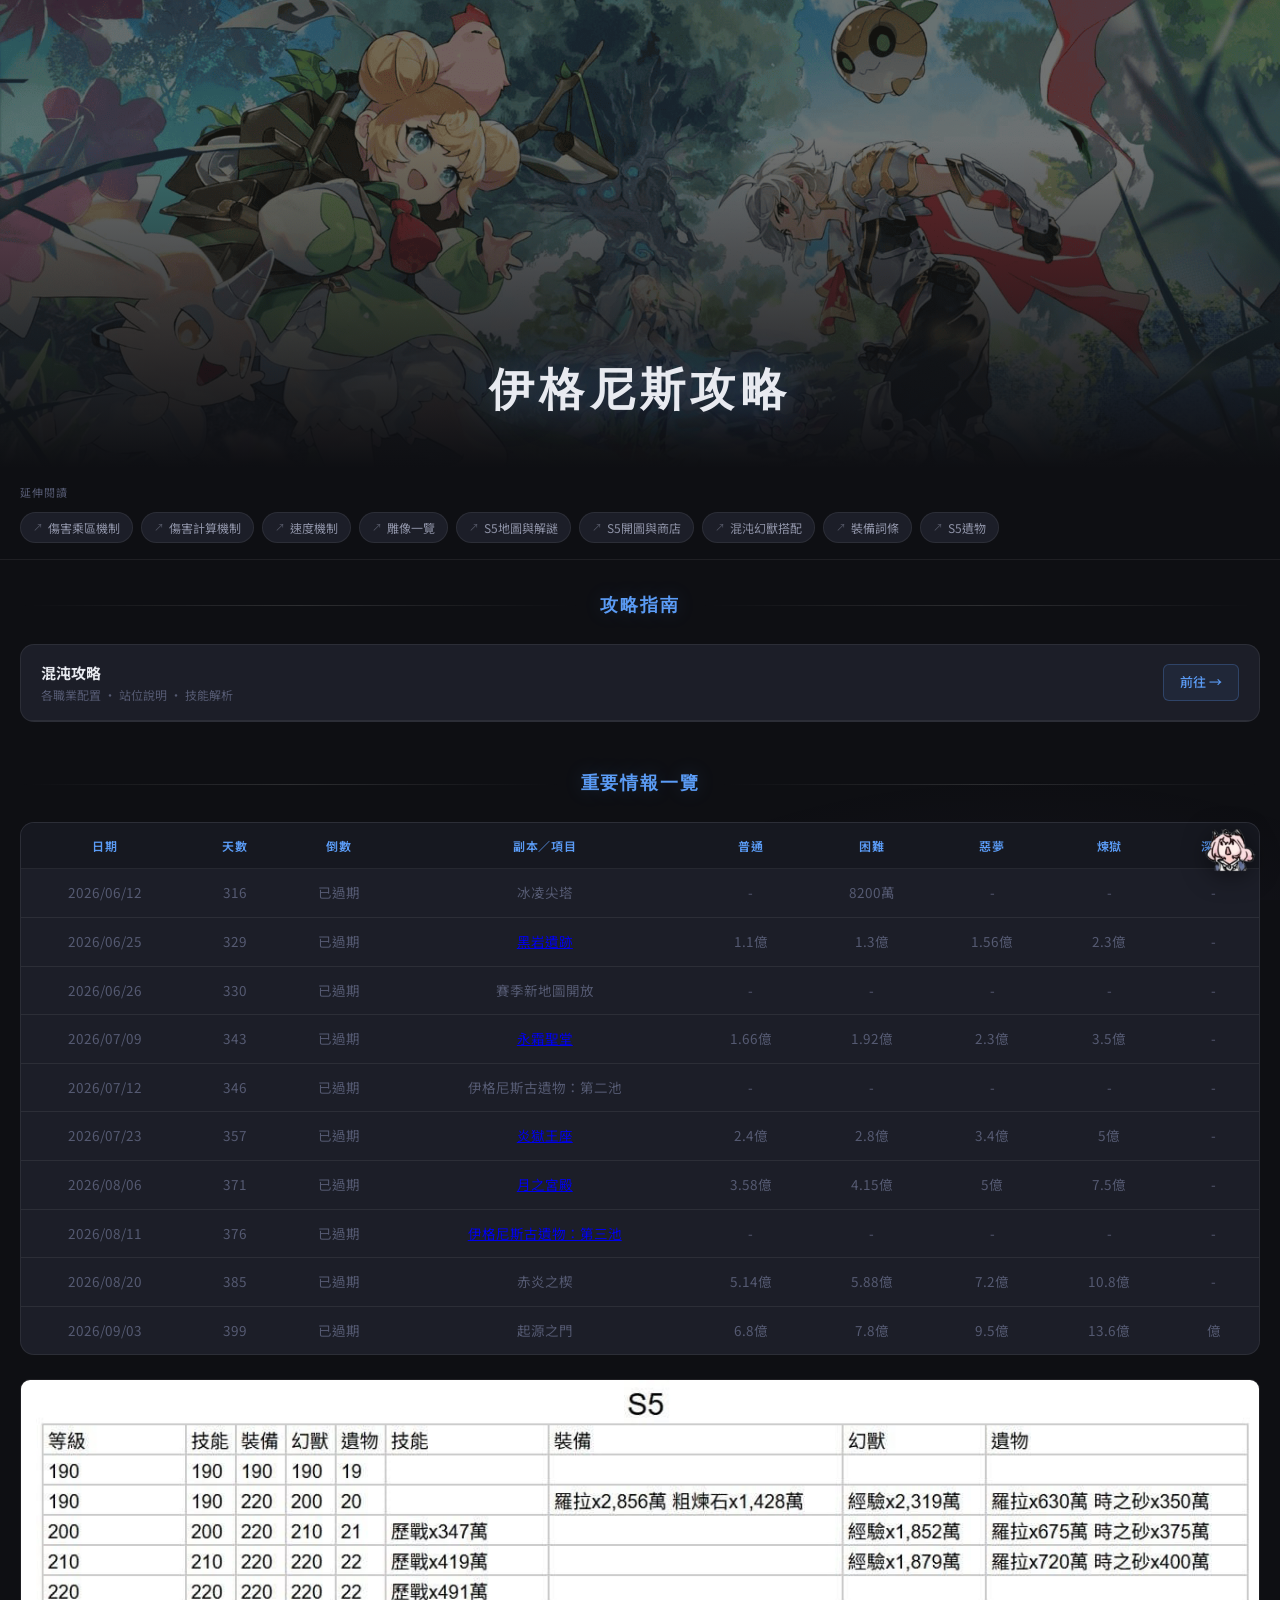
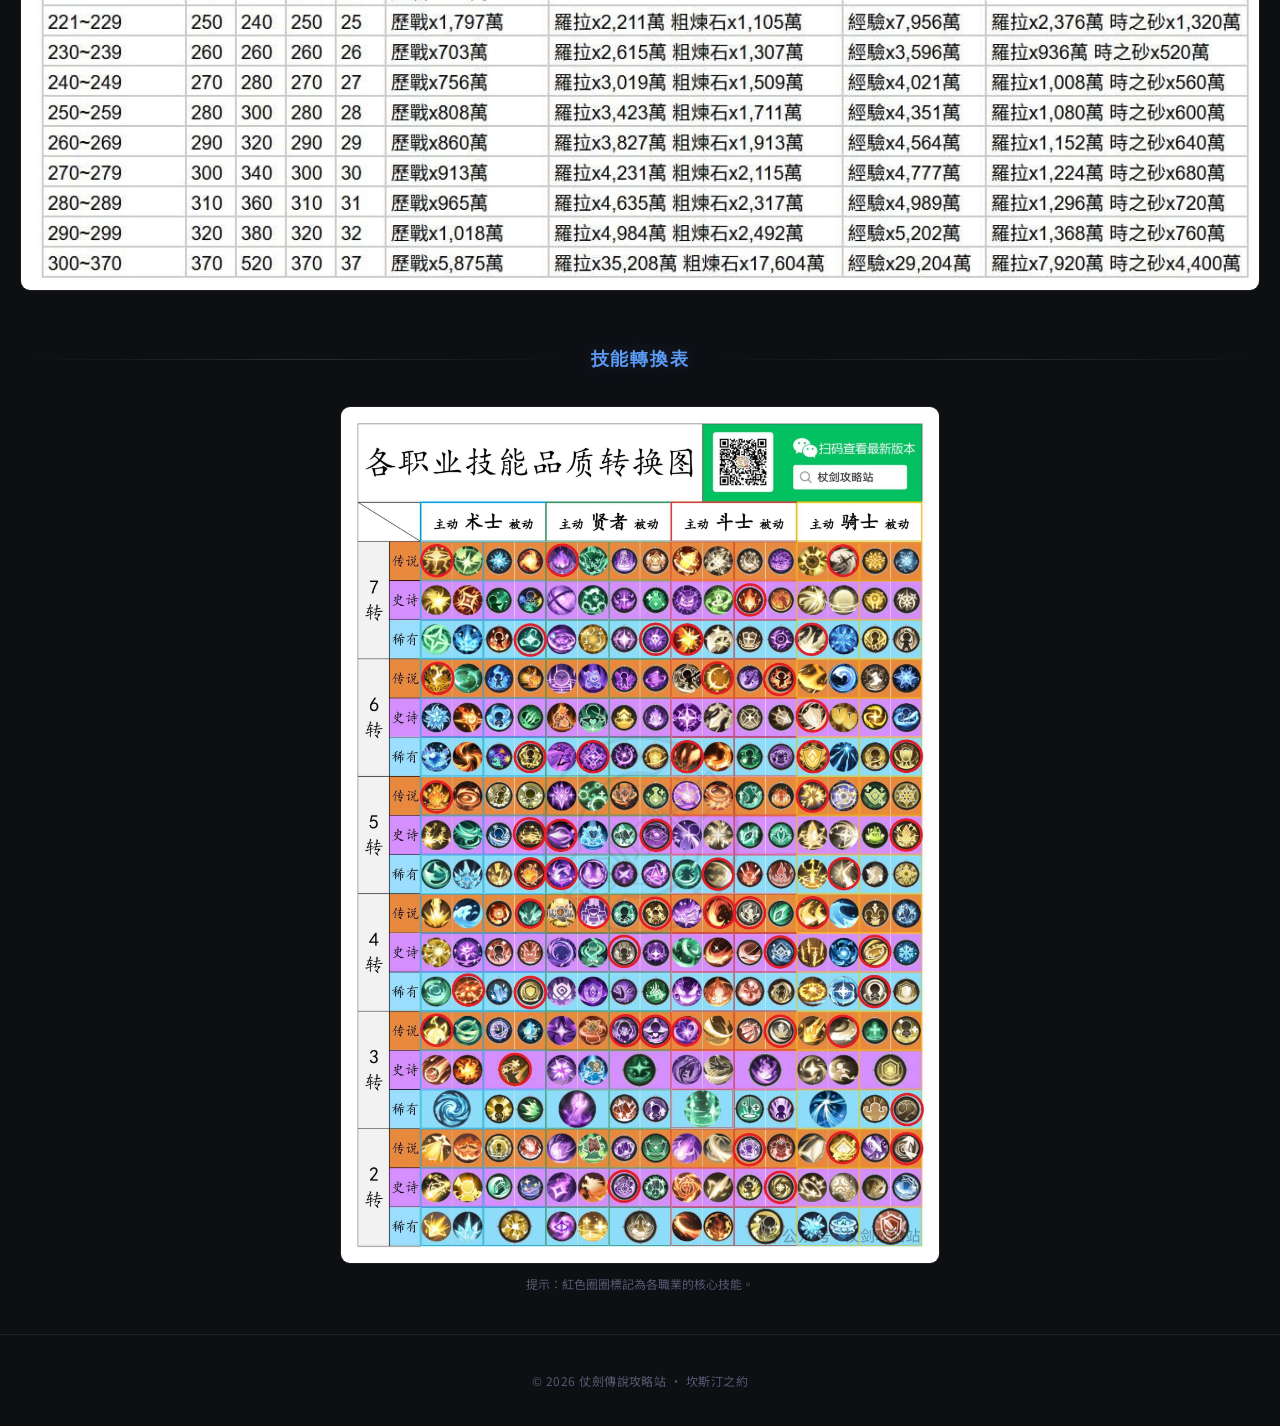
==== index.html @ ceb65a40 "Update index.html" ====
<!doctype html>
<html lang="zh-TW">
  <head>
    <meta charset="UTF-8" />
    <meta name="viewport" content="width=device-width, initial-scale=1.0" />
    <title>仗劍傳說：坎斯汀之約 - 伊格尼斯</title>
    <link rel="preconnect" href="https://fonts.googleapis.com" />
    <link rel="preconnect" href="https://fonts.gstatic.com" crossorigin />
    <link
      href="https://fonts.googleapis.com/css2?family=Noto+Sans+TC:wght@400;500;700&family=Cinzel:wght@600&display=swap"
      rel="stylesheet"
    />

    <style>
      /* ===== 變數 ===== */
      :root {
        --bg-base: #0e0f13;
        --bg-surface: #161820;
        --bg-card: #1c1e28;
        --bg-hover: #222434;
        --border: rgba(255, 255, 255, 0.07);
        --border-bright: rgba(255, 255, 255, 0.13);
        --accent: #5b9cf6;
        --accent-glow: rgba(91, 156, 246, 0.18);
        --accent-dim: rgba(91, 156, 246, 0.08);
        --text-primary: #e8eaf0;
        --text-secondary: #8e92a6;
        --text-muted: #555a72;
        --radius-sm: 6px;
        --radius-md: 10px;
        --radius-lg: 14px;
      }

      *,
      *::before,
      *::after {
        box-sizing: border-box;
        margin: 0;
        padding: 0;
      }

      body {
        font-family:
          "Noto Sans TC", "PingFang TC", "Microsoft JhengHei", sans-serif;
        background: var(--bg-base);
        color: var(--text-primary);
        min-height: 100vh;
        line-height: 1.6;
      }

      body::before {
        content: "";
        position: fixed;
        inset: 0;
        background-image:
          radial-gradient(
            ellipse 80% 50% at 20% -10%,
            rgba(91, 156, 246, 0.06) 0%,
            transparent 60%
          ),
          radial-gradient(
            ellipse 60% 40% at 80% 110%,
            rgba(183, 140, 247, 0.05) 0%,
            transparent 60%
          );
        pointer-events: none;
        z-index: 0;
      }

      /* ===== Header ===== */
      header {
        position: relative;
        z-index: 1;
        overflow: hidden;
      }

      .hero-img {
        width: 100%;
        height: 52vh;
        object-fit: cover;
        display: block;
        filter: brightness(0.45);
      }

      .hero-overlay {
        position: absolute;
        inset: 0;
        background: linear-gradient(
          180deg,
          transparent 30%,
          var(--bg-base) 100%
        );
      }

      .hero-content {
        position: absolute;
        bottom: 0;
        left: 0;
        right: 0;
        text-align: center;
        padding: 0 20px 40px;
      }

      .hero-content h1 {
        font-family: "Cinzel", serif;
        font-size: clamp(1.8rem, 4vw, 2.8rem);
        font-weight: 600;
        letter-spacing: 0.12em;
        color: var(--text-primary);
        text-shadow: 0 0 40px rgba(91, 156, 246, 0.4);
      }

      .hero-content p {
        margin-top: 8px;
        font-size: 13px;
        color: var(--text-muted);
        letter-spacing: 0.05em;
      }

      /* ===== 延伸閱讀 ===== */
      .menu-extra {
        max-width: 1400px;
        margin: 0 auto;
        padding: 16px 20px;
        border-bottom: 1px solid var(--border);
        position: relative;
        z-index: 1;
      }

      .menu-extra-title {
        font-size: 11px;
        color: var(--text-muted);
        letter-spacing: 0.1em;
        text-transform: uppercase;
        margin-bottom: 10px;
      }

      .menu-extra-links {
        display: flex;
        flex-wrap: wrap;
        gap: 8px;
      }

      .menu-extra-links a {
        display: inline-flex;
        align-items: center;
        gap: 5px;
        font-size: 12px;
        color: var(--text-secondary);
        text-decoration: none;
        padding: 5px 12px;
        border-radius: 999px;
        background: var(--bg-card);
        border: 1px solid var(--border);
        transition: all 0.2s;
      }

      .menu-extra-links a::before {
        content: "↗";
        font-size: 10px;
        opacity: 0.5;
      }

      .menu-extra-links a:hover {
        color: var(--accent);
        border-color: rgba(91, 156, 246, 0.35);
        background: var(--accent-dim);
      }

      /* ===== 主要內容 ===== */
      .main-content {
        max-width: 1400px;
        margin: 0 auto;
        padding: 32px 20px;
        position: relative;
        z-index: 1;
        display: flex;
        flex-direction: column;
        gap: 48px;
      }

      /* ===== 區塊標題 ===== */
      .section-divider {
        display: flex;
        align-items: center;
        gap: 20px;
        margin-bottom: 24px;
      }

      .section-divider-line {
        flex: 1;
        height: 1px;
        background: linear-gradient(
          90deg,
          transparent,
          var(--border-bright),
          transparent
        );
      }

      .section-title {
        font-family: "Cinzel", serif;
        font-size: 1.1rem;
        font-weight: 600;
        color: var(--accent);
        letter-spacing: 0.1em;
        text-shadow: 0 0 20px var(--accent-glow);
        flex-shrink: 0;
      }

      /* ===== 副本表格 ===== */
      .table-wrapper {
        overflow-x: auto;
        border-radius: var(--radius-lg);
        border: 1px solid var(--border);
        background: var(--bg-card);
      }

      table {
        width: 100%;
        min-width: 820px;
        border-collapse: collapse;
      }

      th,
      td {
        padding: 13px 16px;
        text-align: center;
        border-bottom: 1px solid var(--border);
        font-size: 13.5px;
      }

      th {
        background: var(--bg-surface);
        color: var(--accent);
        font-weight: 600;
        font-size: 12px;
        letter-spacing: 0.05em;
        white-space: nowrap;
      }

      tbody tr:last-child td {
        border-bottom: none;
      }

      tbody tr:hover {
        background: var(--bg-hover);
      }

      .countdown-active {
        color: #f5c842;
        font-weight: 700;
      }

      td.expired {
        color: var(--text-muted);
      }

      /* ===== 攻略卡片 ===== */
      .guide-section {
        display: flex;
        flex-direction: column;
        gap: 16px;
      }

      .guide-card {
        background: var(--bg-card);
        border: 1px solid var(--border);
        border-radius: var(--radius-lg);
        overflow: hidden;
        transition:
          border-color 0.22s,
          transform 0.22s,
          box-shadow 0.22s;
      }

      .guide-card:hover {
        border-color: var(--border-bright);
        transform: translateY(-3px);
        box-shadow: 0 8px 32px rgba(91, 156, 246, 0.08);
      }

      .guide-card-header {
        display: flex;
        align-items: center;
        justify-content: space-between;
        padding: 16px 20px;
        border-bottom: 1px solid var(--border);
      }

      .guide-card-title {
        font-size: 15px;
        font-weight: 700;
        color: var(--text-primary);
      }

      .guide-card-desc {
        font-size: 12px;
        color: var(--text-muted);
      }

      .guide-card-link {
        display: inline-flex;
        align-items: center;
        gap: 6px;
        padding: 7px 16px;
        border-radius: var(--radius-sm);
        background: var(--accent-dim);
        border: 1px solid rgba(91, 156, 246, 0.25);
        color: var(--accent);
        font-size: 13px;
        font-weight: 500;
        text-decoration: none;
        transition: all 0.2s;
        white-space: nowrap;
      }

      .guide-card-link:hover {
        background: rgba(91, 156, 246, 0.15);
        border-color: rgba(91, 156, 246, 0.5);
      }

      /* ===== 技能圖 ===== */
      .skill-img-wrap {
        text-align: center;
        padding: 8px 0;
      }

      .skill-img-wrap img {
        max-width: 600px;
        width: 100%;
        border-radius: var(--radius-md);
        border: 1px solid var(--border);
        display: block;
        margin: 0 auto;
      }

      .skill-img-wrap p {
        margin-top: 10px;
        font-size: 12px;
        color: var(--text-muted);
      }

      /* ===== 彩蛋 ===== */
      #easter-egg-btn {
        position: fixed;
        bottom: 24px;
        right: 24px;
        width: 52px;
        height: 52px;
        cursor: pointer;
        z-index: 3000;
        border-radius: 50%;
        transition: transform 0.3s ease;
        filter: drop-shadow(0 4px 12px rgba(0, 0, 0, 0.5));
      }

      #easter-egg-btn:hover {
        transform: scale(1.15) rotate(8deg);
      }

      #surprise-modal {
        display: none;
        position: fixed;
        inset: 0;
        background: rgba(5, 6, 10, 0.85);
        backdrop-filter: blur(8px);
        -webkit-backdrop-filter: blur(8px);
        z-index: 4000;
        justify-content: center;
        align-items: center;
      }

      #surprise-modal.active {
        display: flex;
      }
      #surprise-modal.active .modal-content {
        transform: scale(1);
        opacity: 1;
      }

      .modal-content {
        background: var(--bg-card);
        border: 1px solid var(--border-bright);
        padding: 28px;
        border-radius: var(--radius-lg);
        box-shadow: 0 20px 60px rgba(0, 0, 0, 0.7);
        text-align: center;
        position: relative;
        max-width: 420px;
        width: 90%;
        transform: scale(0.9);
        opacity: 0;
        transition:
          transform 0.25s ease-out,
          opacity 0.25s ease-out;
      }

      .modal-content img {
        max-width: 100%;
        max-height: 65vh;
        object-fit: contain;
        border-radius: var(--radius-md);
        border: 1px solid var(--border-bright);
        display: block;
        margin: 0 auto;
      }

      .modal-content h4 {
        color: #b78cf7;
        font-size: 1.1rem;
        font-weight: 700;
        margin-bottom: 16px;
      }

      .close-button {
        position: absolute;
        top: 12px;
        right: 16px;
        font-size: 22px;
        color: var(--text-muted);
        cursor: pointer;
        transition: color 0.2s;
        line-height: 1;
      }

      .close-button:hover {
        color: var(--text-primary);
      }

      /* ===== Footer ===== */
      footer {
        text-align: center;
        padding: 36px 20px;
        color: var(--text-muted);
        font-size: 12px;
        border-top: 1px solid var(--border);
        position: relative;
        z-index: 1;
        letter-spacing: 0.04em;
      }

      /* ===== RWD ===== */
      @media (max-width: 768px) {
        .hero-img {
          height: 38vh;
        }
        .hero-content {
          padding-bottom: 28px;
        }
        .main-content {
          padding: 24px 14px;
        }
      }

      @media (max-width: 600px) {
        .guide-card-header {
          flex-direction: column;
          align-items: flex-start;
          gap: 10px;
        }
      }
    </style>
  </head>

  <body>
    <!-- ===== Header ===== -->
    <header>
      <img class="hero-img" src="pic/wallpaper.png" alt="伊格尼斯背景" />
      <div class="hero-overlay"></div>
      <div class="hero-content">
        <h1>伊格尼斯攻略</h1>
      </div>
    </header>

    <!-- ===== 延伸閱讀 ===== -->
    <div class="menu-extra">
      <div class="menu-extra-title">延伸閱讀</div>
      <div class="menu-extra-links">
        <a
          href="https://www.taptap.cn/moment/735771760900706003"
          target="_blank"
          >傷害乘區機制</a
        >
        <a
          href="https://www.taptap.cn/moment/769601162142810448"
          target="_blank"
          >傷害計算機制</a
        >
        <a
          href="https://www.taptap.cn/moment/742370463644125273"
          target="_blank"
          >速度機制</a
        >
        <a
          href="https://www.taptap.cn/moment/704006810297699798"
          target="_blank"
          >雕像一覽</a
        >
        <a
          href="https://www.taptap.cn/moment/802094320948612370"
          target="_blank"
          >S5地圖與解謎</a
        >
        <a
          href="https://www.taptap.cn/moment/802012182794470402"
          target="_blank"
          >S5開圖與商店</a
        >
        <a
          href="https://www.taptap.cn/moment/804184169612575627"
          target="_blank"
          >混沌幻獸搭配</a
        >
        <a
          href="https://www.taptap.cn/moment/803060387439185032"
          target="_blank"
          >裝備詞條</a
        >
        <a
          href="https://www.taptap.cn/moment/799920008539931520"
          target="_blank"
          >S5遺物</a
        >
      </div>
    </div>

    <!-- ===== 主要內容 ===== -->
    <div class="main-content">
      <!-- 攻略頁面入口 -->
      <section>
        <div class="section-divider">
          <div class="section-divider-line"></div>
          <span class="section-title">攻略指南</span>
          <div class="section-divider-line"></div>
        </div>
        <div class="guide-section">
          <div class="guide-card">
            <div class="guide-card-header">
              <div>
                <div class="guide-card-title">混沌攻略</div>
                <div class="guide-card-desc">
                  各職業配置 · 站位說明 · 技能解析
                </div>
              </div>
              <a href="hundun.html" class="guide-card-link">前往 →</a>
            </div>
          </div>
        </div>
      </section>

      <!-- 重要情報一覽 -->
      <section>
        <div class="section-divider">
          <div class="section-divider-line"></div>
          <span class="section-title">重要情報一覽</span>
          <div class="section-divider-line"></div>
        </div>
        <div class="table-wrapper">
          <table id="eventTable">
            <thead>
              <tr>
                <th>日期</th>
                <th>天數</th>
                <th>倒數</th>
                <th>副本／項目</th>
                <th>普通</th>
                <th>困難</th>
                <th>惡夢</th>
                <th>煉獄</th>
                <th>深淵</th>
              </tr>
            </thead>
            <tbody>
              <tr>
                <td class="date-cell">2026/06/12</td>
                <td>316</td>
                <td class="countdown"></td>
                <td>冰凌尖塔</td>
                <td>-</td>
                <td>8200萬</td>
                <td>-</td>
                <td>-</td>
                <td>-</td>
              </tr>
              <tr>
                <td class="date-cell">2026/06/25</td>
                <td>329</td>
                <td class="countdown"></td>
                <td><a
                    href="https://mp.weixin.qq.com/s/rzUDvHybUcB_tI8jnBz27w"
                    target="_blank"
                    class="dungeon-link"
                  >黑岩遺跡</td>
                <td>1.1億</td>
                <td>1.3億</td>
                <td>1.56億</td>
                <td>2.3億</td>
                <td>-</td>
              </tr>
              <tr>
                <td class="date-cell">2026/06/26</td>
                <td>330</td>
                <td class="countdown"></td>
                <td>賽季新地圖開放</td>
                <td>-</td>
                <td>-</td>
                <td>-</td>
                <td>-</td>
                <td>-</td>
              </tr>
              <tr>
                <td class="date-cell">2026/07/09</td>
                <td>343</td>
                <td class="countdown"></td>
                <td>
                  <a
                    href="https://mp.weixin.qq.com/s/AQMu5XLHCN4adX9xGqouRw"
                    target="_blank"
                    class="dungeon-link"
                  >
                    永霜聖堂
                  </a>
                </td>
                <td>1.66億</td>
                <td>1.92億</td>
                <td>2.3億</td>
                <td>3.5億</td>
                <td>-</td>
              </tr>
              <tr>
                <td class="date-cell">2026/07/12</td>
                <td>346</td>
                <td class="countdown"></td>
                <td>伊格尼斯古遺物：第二池</td>
                <td>-</td>
                <td>-</td>
                <td>-</td>
                <td>-</td>
                <td>-</td>
              </tr>
              <tr>
                <td class="date-cell">2026/07/23</td>
                <td>357</td>
                <td class="countdown"></td>
                <td>
                <a
                    href="https://mp.weixin.qq.com/s/z8i0Cc1rzGN9Op0Gjw5njA"
                    target="_blank"
                    class="dungeon-link"
                  >
                  炎獄王座</td>
                <td>2.4億</td>
                <td>2.8億</td>
                <td>3.4億</td>
                <td>5億</td>
                <td>-</td>
              </tr>
              <tr>
                <td class="date-cell">2026/08/06</td>
                <td>371</td>
                <td class="countdown"></td>
                <td>
                  <a
                    href="https://mp.weixin.qq.com/s/hgrsgjpYw6MNgUpqxEovVQ"
                    target="_blank"
                    class="dungeon-link"
                  >
                    月之宮殿
                  </a>
                </td>
                <td>3.58億</td>
                <td>4.15億</td>
                <td>5億</td>
                <td>7.5億</td>
                <td>-</td>
              </tr>
              <tr>
                <td class="date-cell">2026/08/11</td>
                <td>376</td>
                <td class="countdown"></td>
                <td>
                  <a
                    href="https://mp.weixin.qq.com/s/WCcyBcP2YktaFIpRR2hDiQ"
                    target="_blank"
                    class="dungeon-link"
                  >
                    伊格尼斯古遺物：第三池
                  </a>
                </td>
                <td>-</td>
                <td>-</td>
                <td>-</td>
                <td>-</td>
                <td>-</td>
              </tr>
              <tr>
                <td class="date-cell">2026/08/20</td>
                <td>385</td>
                <td class="countdown"></td>
                <td>赤炎之楔</td>
                <td>5.14億</td>
                <td>5.88億</td>
                <td>7.2億</td>
                <td>10.8億</td>
                <td>-</td>
              </tr>
              <tr>
                <td class="date-cell">2026/09/03</td>
                <td>399</td>
                <td class="countdown"></td>
                <td>起源之門</td>
                <td>6.8億</td>
                <td>7.8億</td>
                <td>9.5億</td>
                <td>13.6億</td>
                <td>億</td>
              </tr>
            </tbody>
          </table>
        </div>
        <div style="margin-top: 24px; text-align: center;">
          <img src="pic/shengji.jpg" alt="情報圖片" style="max-width: 100%; border-radius: 10px; border: 1px solid var(--border);" />
        </div>
      </section>

      <!-- 技能轉換表 -->
      <section>
        <div class="section-divider">
          <div class="section-divider-line"></div>
          <span class="section-title">技能轉換表</span>
          <div class="section-divider-line"></div>
        </div>
        <div class="skill-img-wrap">
          <img src="pic/skill.png" alt="技能轉換表" />
          <p>提示：紅色圈圈標記為各職業的核心技能。</p>
        </div>
      </section>
    </div>

    <!-- ===== 彩蛋 ===== -->
    <img id="easter-egg-btn" src="pic/feile.png" alt="驚喜表情" />

    <div id="surprise-modal">
      <div class="modal-content">
        <span class="close-button">&times;</span>
        <h4>🎉 恭喜找到彩蛋！</h4>
        <img
          id="surprise-img"
          src="pic/gengtu1.png"
          alt="驚喜圖片"
          loading="lazy"
        />
      </div>
    </div>

    <footer>© 2026 仗劍傳說攻略站 · 坎斯汀之約</footer>

    <script>
      // 倒數計時
      function updateCountdowns() {
        const rows = document.querySelectorAll("#eventTable tbody tr");
        const today = new Date();
        today.setHours(0, 0, 0, 0);
        rows.forEach((row) => {
          const dateCell = row.querySelector(".date-cell");
          const countdownCell = row.querySelector(".countdown");
          if (!dateCell || !countdownCell) return;
          const targetDate = new Date(dateCell.textContent);
          if (isNaN(targetDate)) return;
          const diffDays = Math.ceil((targetDate - today) / 86400000);
          if (diffDays > 0) {
            countdownCell.textContent = `${diffDays} 天`;
          } else if (diffDays === 0) {
            countdownCell.textContent = "★ 今日開啟 ★";
            countdownCell.classList.add("countdown-active");
          } else {
            countdownCell.textContent = "已過期";
            countdownCell.parentElement
              .querySelectorAll("td")
              .forEach((td) => td.classList.add("expired"));
          }
        });
      }

      // 彩蛋
      const easterEggBtn = document.getElementById("easter-egg-btn");
      const surpriseModal = document.getElementById("surprise-modal");
      const surpriseImg = document.getElementById("surprise-img");
      const closeModal = surpriseModal.querySelector(".close-button");

      const randomImages = Array.from(
        { length: 8 },
        (_, i) => `pic/gengtu${i + 1}.png`,
      );
      let shuffled = [],
        shuffleIdx = 0;

      function shuffle(arr) {
        const a = [...arr];
        for (let i = a.length - 1; i > 0; i--) {
          const j = Math.floor(Math.random() * (i + 1));
          [a[i], a[j]] = [a[j], a[i]];
        }
        return a;
      }

      easterEggBtn.addEventListener("click", () => {
        if (!shuffled.length || shuffleIdx >= shuffled.length) {
          shuffled = shuffle(randomImages);
          shuffleIdx = 0;
        }
        surpriseImg.src = shuffled[shuffleIdx++];
        surpriseModal.style.display = "flex";
        setTimeout(() => surpriseModal.classList.add("active"), 10);
        document.body.style.overflow = "hidden";
      });

      function closeSurpriseModal() {
        surpriseModal.classList.remove("active");
        setTimeout(() => {
          surpriseModal.style.display = "none";
        }, 280);
        document.body.style.overflow = "";
      }

      closeModal.addEventListener("click", closeSurpriseModal);
      surpriseModal.addEventListener("click", (e) => {
        if (e.target === surpriseModal) closeSurpriseModal();
      });
      document.addEventListener("keydown", (e) => {
        if (e.key === "Escape" && surpriseModal.classList.contains("active"))
          closeSurpriseModal();
      });

      window.onload = updateCountdowns;
    </script>
  </body>
</html>
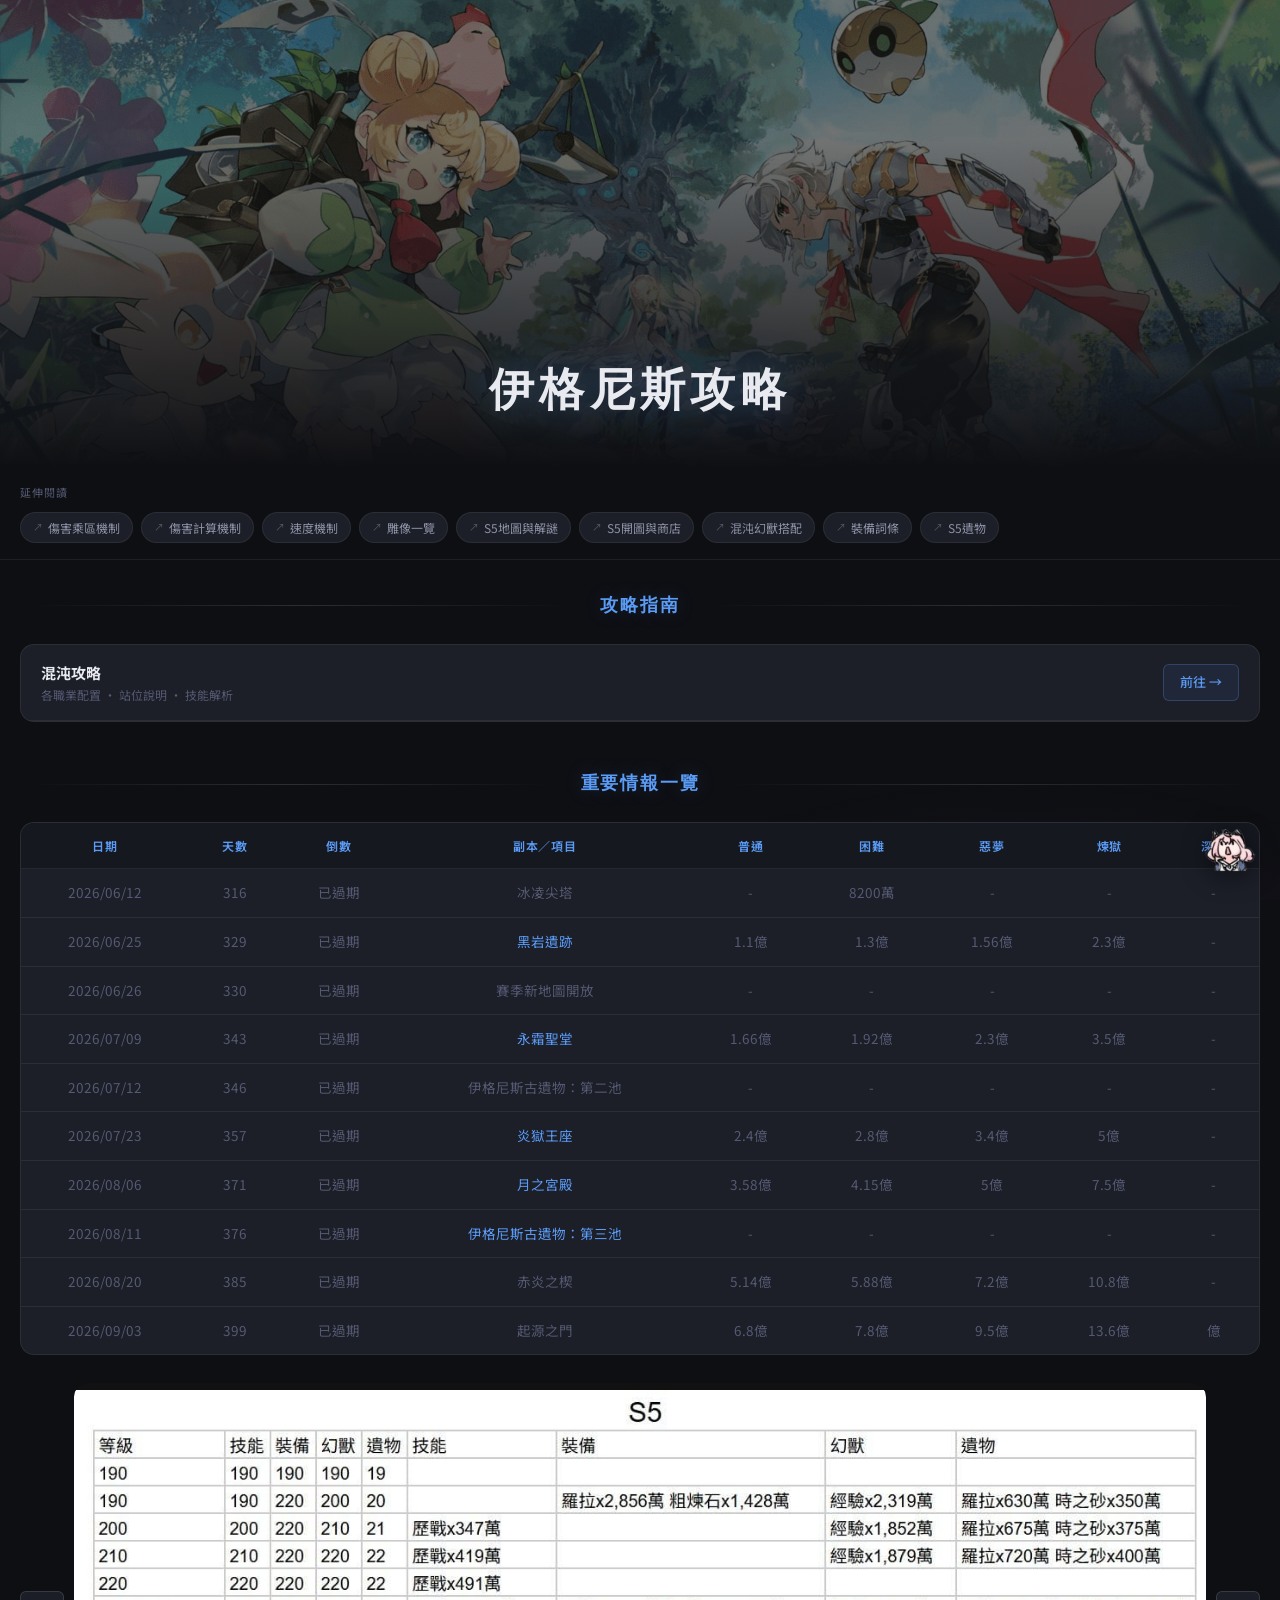
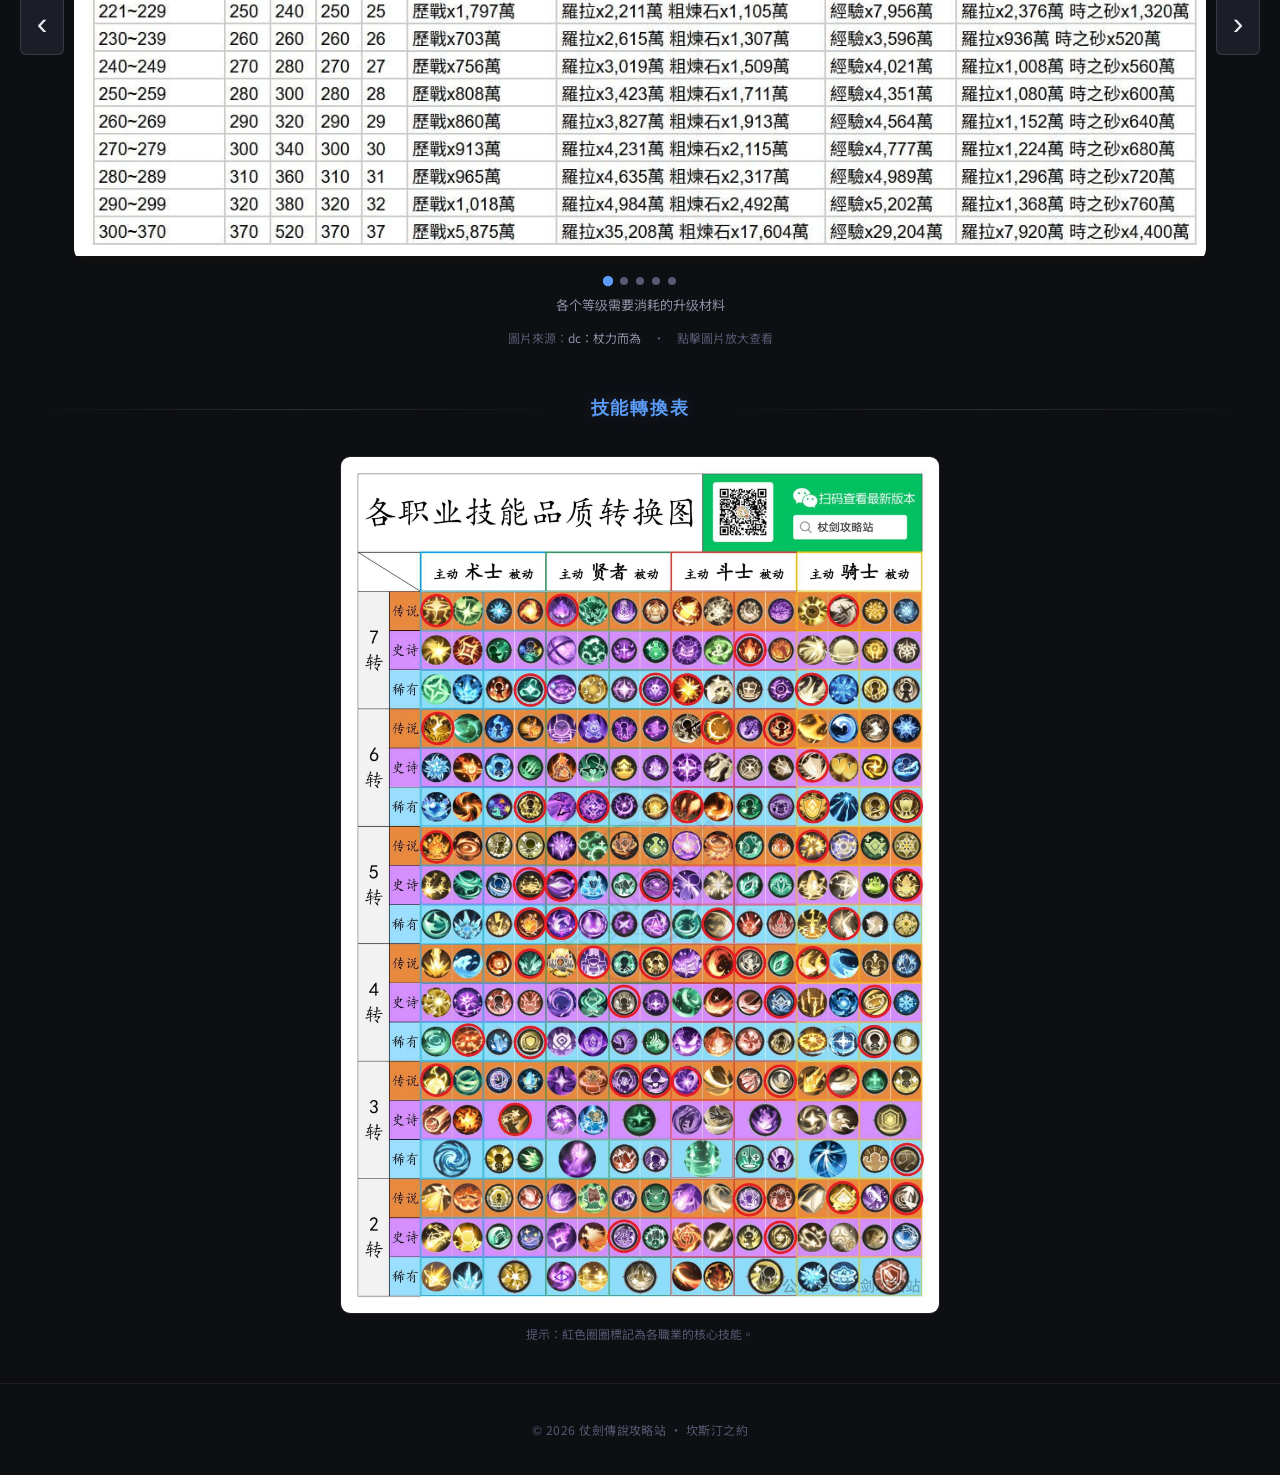
==== commit 5afa2485: "Update index.html" ====
--- a/index.html
+++ b/index.html
@@ -10,9 +10,7 @@
       href="https://fonts.googleapis.com/css2?family=Noto+Sans+TC:wght@400;500;700&family=Cinzel:wght@600&display=swap"
       rel="stylesheet"
     />
-
     <style>
-      /* ===== 變數 ===== */
       :root {
         --bg-base: #0e0f13;
         --bg-surface: #161820;
@@ -30,7 +28,6 @@
         --radius-md: 10px;
         --radius-lg: 14px;
       }
-
       *,
       *::before,
       *::after {
@@ -38,7 +35,6 @@
         margin: 0;
         padding: 0;
       }
-
       body {
         font-family:
           "Noto Sans TC", "PingFang TC", "Microsoft JhengHei", sans-serif;
@@ -47,7 +43,6 @@
         min-height: 100vh;
         line-height: 1.6;
       }
-
       body::before {
         content: "";
         position: fixed;
@@ -66,14 +61,11 @@
         pointer-events: none;
         z-index: 0;
       }
-
-      /* ===== Header ===== */
       header {
         position: relative;
         z-index: 1;
         overflow: hidden;
       }
-
       .hero-img {
         width: 100%;
         height: 52vh;
@@ -81,7 +73,6 @@
         display: block;
         filter: brightness(0.45);
       }
-
       .hero-overlay {
         position: absolute;
         inset: 0;
@@ -91,7 +82,6 @@
           var(--bg-base) 100%
         );
       }
-
       .hero-content {
         position: absolute;
         bottom: 0;
@@ -100,7 +90,6 @@
         text-align: center;
         padding: 0 20px 40px;
       }
-
       .hero-content h1 {
         font-family: "Cinzel", serif;
         font-size: clamp(1.8rem, 4vw, 2.8rem);
@@ -109,15 +98,12 @@
         color: var(--text-primary);
         text-shadow: 0 0 40px rgba(91, 156, 246, 0.4);
       }
-
       .hero-content p {
         margin-top: 8px;
         font-size: 13px;
         color: var(--text-muted);
         letter-spacing: 0.05em;
       }
-
-      /* ===== 延伸閱讀 ===== */
       .menu-extra {
         max-width: 1400px;
         margin: 0 auto;
@@ -126,7 +112,6 @@
         position: relative;
         z-index: 1;
       }
-
       .menu-extra-title {
         font-size: 11px;
         color: var(--text-muted);
@@ -134,13 +119,11 @@
         text-transform: uppercase;
         margin-bottom: 10px;
       }
-
       .menu-extra-links {
         display: flex;
         flex-wrap: wrap;
         gap: 8px;
       }
-
       .menu-extra-links a {
         display: inline-flex;
         align-items: center;
@@ -154,20 +137,16 @@
         border: 1px solid var(--border);
         transition: all 0.2s;
       }
-
       .menu-extra-links a::before {
         content: "↗";
         font-size: 10px;
         opacity: 0.5;
       }
-
       .menu-extra-links a:hover {
         color: var(--accent);
         border-color: rgba(91, 156, 246, 0.35);
         background: var(--accent-dim);
       }
-
-      /* ===== 主要內容 ===== */
       .main-content {
         max-width: 1400px;
         margin: 0 auto;
@@ -178,15 +157,12 @@
         flex-direction: column;
         gap: 48px;
       }
-
-      /* ===== 區塊標題 ===== */
       .section-divider {
         display: flex;
         align-items: center;
         gap: 20px;
         margin-bottom: 24px;
       }
-
       .section-divider-line {
         flex: 1;
         height: 1px;
@@ -197,7 +173,6 @@
           transparent
         );
       }
-
       .section-title {
         font-family: "Cinzel", serif;
         font-size: 1.1rem;
@@ -207,21 +182,17 @@
         text-shadow: 0 0 20px var(--accent-glow);
         flex-shrink: 0;
       }
-
-      /* ===== 副本表格 ===== */
       .table-wrapper {
         overflow-x: auto;
         border-radius: var(--radius-lg);
         border: 1px solid var(--border);
         background: var(--bg-card);
       }
-
       table {
         width: 100%;
         min-width: 820px;
         border-collapse: collapse;
       }
-
       th,
       td {
         padding: 13px 16px;
@@ -229,7 +200,6 @@
         border-bottom: 1px solid var(--border);
         font-size: 13.5px;
       }
-
       th {
         background: var(--bg-surface);
         color: var(--accent);
@@ -238,31 +208,31 @@
         letter-spacing: 0.05em;
         white-space: nowrap;
       }
-
       tbody tr:last-child td {
         border-bottom: none;
       }
-
       tbody tr:hover {
         background: var(--bg-hover);
       }
-
       .countdown-active {
         color: #f5c842;
         font-weight: 700;
       }
-
       td.expired {
         color: var(--text-muted);
       }
-
-      /* ===== 攻略卡片 ===== */
+      .dungeon-link {
+        color: var(--accent);
+        text-decoration: none;
+      }
+      .dungeon-link:hover {
+        text-decoration: underline;
+      }
       .guide-section {
         display: flex;
         flex-direction: column;
         gap: 16px;
       }
-
       .guide-card {
         background: var(--bg-card);
         border: 1px solid var(--border);
@@ -273,13 +243,11 @@
           transform 0.22s,
           box-shadow 0.22s;
       }
-
       .guide-card:hover {
         border-color: var(--border-bright);
         transform: translateY(-3px);
         box-shadow: 0 8px 32px rgba(91, 156, 246, 0.08);
       }
-
       .guide-card-header {
         display: flex;
         align-items: center;
@@ -287,18 +255,15 @@
         padding: 16px 20px;
         border-bottom: 1px solid var(--border);
       }
-
       .guide-card-title {
         font-size: 15px;
         font-weight: 700;
         color: var(--text-primary);
       }
-
       .guide-card-desc {
         font-size: 12px;
         color: var(--text-muted);
       }
-
       .guide-card-link {
         display: inline-flex;
         align-items: center;
@@ -314,18 +279,14 @@
         transition: all 0.2s;
         white-space: nowrap;
       }
-
       .guide-card-link:hover {
         background: rgba(91, 156, 246, 0.15);
         border-color: rgba(91, 156, 246, 0.5);
       }
-
-      /* ===== 技能圖 ===== */
       .skill-img-wrap {
         text-align: center;
         padding: 8px 0;
       }
-
       .skill-img-wrap img {
         max-width: 600px;
         width: 100%;
@@ -334,11 +295,157 @@
         display: block;
         margin: 0 auto;
       }
-
       .skill-img-wrap p {
         margin-top: 10px;
         font-size: 12px;
         color: var(--text-muted);
+      }
+
+      /* ===== 轮播 ===== */
+      .carousel-wrap {
+        position: relative;
+        display: flex;
+        align-items: center;
+        gap: 0;
+      }
+      .carousel-track-wrap {
+        flex: 1;
+        overflow: hidden;
+        border-radius: var(--radius-lg);
+      }
+      .carousel-track {
+        display: flex;
+        transition: transform 0.4s cubic-bezier(0.4, 0, 0.2, 1);
+      }
+      .carousel-img {
+        min-width: 100%;
+        width: 100%;
+        max-height: 480px;
+        object-fit: contain;
+        background: #111;
+        border-radius: var(--radius-lg);
+        cursor: zoom-in;
+        display: block;
+      }
+      .carousel-btn {
+        flex-shrink: 0;
+        background: rgba(30, 32, 44, 0.85);
+        border: 1px solid var(--border-bright);
+        color: var(--text-primary);
+        font-size: 2rem;
+        line-height: 1;
+        width: 44px;
+        height: 64px;
+        cursor: pointer;
+        border-radius: var(--radius-sm);
+        transition:
+          background 0.2s,
+          color 0.2s;
+        z-index: 2;
+      }
+      .carousel-btn:hover {
+        background: var(--accent-dim);
+        color: var(--accent);
+      }
+      .carousel-prev {
+        margin-right: 10px;
+      }
+      .carousel-next {
+        margin-left: 10px;
+      }
+      .carousel-dots {
+        display: flex;
+        justify-content: center;
+        gap: 8px;
+        margin-top: 14px;
+      }
+      .dot {
+        width: 8px;
+        height: 8px;
+        border-radius: 50%;
+        background: var(--text-muted);
+        cursor: pointer;
+        transition:
+          background 0.2s,
+          transform 0.2s;
+      }
+      .dot.active {
+        background: var(--accent);
+        transform: scale(1.3);
+      }
+      .carousel-credit {
+        text-align: center;
+        margin-top: 12px;
+        font-size: 12px;
+        color: var(--text-muted);
+      }
+      .carousel-credit span {
+        color: var(--text-secondary);
+      }
+
+      /* ===== 灯箱 ===== */
+      #lightbox {
+        display: none;
+        position: fixed;
+        inset: 0;
+        background: rgba(5, 6, 10, 0.92);
+        backdrop-filter: blur(10px);
+        z-index: 5000;
+        justify-content: center;
+        align-items: center;
+      }
+      #lightbox.active {
+        display: flex;
+      }
+      #lightbox-img {
+        max-width: 90vw;
+        max-height: 88vh;
+        object-fit: contain;
+        border-radius: var(--radius-md);
+        border: 1px solid var(--border-bright);
+        box-shadow: 0 20px 60px rgba(0, 0, 0, 0.8);
+      }
+      .lb-close {
+        position: fixed;
+        top: 18px;
+        right: 24px;
+        font-size: 32px;
+        color: var(--text-muted);
+        cursor: pointer;
+        line-height: 1;
+        transition: color 0.2s;
+        z-index: 5001;
+      }
+      .lb-close:hover {
+        color: var(--text-primary);
+      }
+      .lb-btn {
+        position: fixed;
+        top: 50%;
+        transform: translateY(-50%);
+        background: rgba(30, 32, 44, 0.85);
+        border: 1px solid var(--border-bright);
+        color: var(--text-primary);
+        font-size: 2.5rem;
+        line-height: 1;
+        width: 52px;
+        height: 80px;
+        cursor: pointer;
+        border-radius: var(--radius-sm);
+        transition:
+          background 0.2s,
+          color 0.2s;
+        z-index: 5001;
+      }
+      .lb-btn:hover {
+        background: var(--accent-dim);
+        color: var(--accent);
+      }
+      .lb-prev {
+        left: 16px;
+      }
+      .lb-next {
+        right: 16px;
       }
 
       /* ===== 彩蛋 ===== */
@@ -354,11 +461,9 @@
         transition: transform 0.3s ease;
         filter: drop-shadow(0 4px 12px rgba(0, 0, 0, 0.5));
       }
-
       #easter-egg-btn:hover {
         transform: scale(1.15) rotate(8deg);
       }
-
       #surprise-modal {
         display: none;
         position: fixed;
@@ -370,7 +475,6 @@
         justify-content: center;
         align-items: center;
       }
-
       #surprise-modal.active {
         display: flex;
       }
@@ -378,7 +482,6 @@
         transform: scale(1);
         opacity: 1;
       }
-
       .modal-content {
         background: var(--bg-card);
         border: 1px solid var(--border-bright);
@@ -395,7 +498,6 @@
           transform 0.25s ease-out,
           opacity 0.25s ease-out;
       }
-
       .modal-content img {
         max-width: 100%;
         max-height: 65vh;
@@ -405,14 +507,12 @@
         display: block;
         margin: 0 auto;
       }
-
       .modal-content h4 {
         color: #b78cf7;
         font-size: 1.1rem;
         font-weight: 700;
         margin-bottom: 16px;
       }
-
       .close-button {
         position: absolute;
         top: 12px;
@@ -423,12 +523,9 @@
         transition: color 0.2s;
         line-height: 1;
       }
-
       .close-button:hover {
         color: var(--text-primary);
       }
-
-      /* ===== Footer ===== */
       footer {
         text-align: center;
         padding: 36px 20px;
@@ -439,8 +536,6 @@
         z-index: 1;
         letter-spacing: 0.04em;
       }
-
-      /* ===== RWD ===== */
       @media (max-width: 768px) {
         .hero-img {
           height: 38vh;
@@ -451,8 +546,17 @@
         .main-content {
           padding: 24px 14px;
         }
-      }
-
+        .carousel-btn {
+          width: 36px;
+          height: 52px;
+          font-size: 1.5rem;
+        }
+        .lb-btn {
+          width: 40px;
+          height: 60px;
+          font-size: 2rem;
+        }
+      }
       @media (max-width: 600px) {
         .guide-card-header {
           flex-direction: column;
@@ -462,18 +566,13 @@
       }
     </style>
   </head>
-
   <body>
-    <!-- ===== Header ===== -->
     <header>
       <img class="hero-img" src="pic/wallpaper.png" alt="伊格尼斯背景" />
       <div class="hero-overlay"></div>
-      <div class="hero-content">
-        <h1>伊格尼斯攻略</h1>
-      </div>
+      <div class="hero-content"><h1>伊格尼斯攻略</h1></div>
     </header>
 
-    <!-- ===== 延伸閱讀 ===== -->
     <div class="menu-extra">
       <div class="menu-extra-title">延伸閱讀</div>
       <div class="menu-extra-links">
@@ -525,9 +624,7 @@
       </div>
     </div>
 
-    <!-- ===== 主要內容 ===== -->
     <div class="main-content">
-      <!-- 攻略頁面入口 -->
       <section>
         <div class="section-divider">
           <div class="section-divider-line"></div>
@@ -549,7 +646,6 @@
         </div>
       </section>
 
-      <!-- 重要情報一覽 -->
       <section>
         <div class="section-divider">
           <div class="section-divider-line"></div>
@@ -587,11 +683,14 @@
                 <td class="date-cell">2026/06/25</td>
                 <td>329</td>
                 <td class="countdown"></td>
-                <td><a
+                <td>
+                  <a
                     href="https://mp.weixin.qq.com/s/rzUDvHybUcB_tI8jnBz27w"
                     target="_blank"
                     class="dungeon-link"
-                  >黑岩遺跡</td>
+                    >黑岩遺跡</a
+                  >
+                </td>
                 <td>1.1億</td>
                 <td>1.3億</td>
                 <td>1.56億</td>
@@ -618,9 +717,8 @@
                     href="https://mp.weixin.qq.com/s/AQMu5XLHCN4adX9xGqouRw"
                     target="_blank"
                     class="dungeon-link"
+                    >永霜聖堂</a
                   >
-                    永霜聖堂
-                  </a>
                 </td>
                 <td>1.66億</td>
                 <td>1.92億</td>
@@ -644,12 +742,13 @@
                 <td>357</td>
                 <td class="countdown"></td>
                 <td>
-                <a
+                  <a
                     href="https://mp.weixin.qq.com/s/z8i0Cc1rzGN9Op0Gjw5njA"
                     target="_blank"
                     class="dungeon-link"
+                    >炎獄王座</a
                   >
-                  炎獄王座</td>
+                </td>
                 <td>2.4億</td>
                 <td>2.8億</td>
                 <td>3.4億</td>
@@ -665,9 +764,8 @@
                     href="https://mp.weixin.qq.com/s/hgrsgjpYw6MNgUpqxEovVQ"
                     target="_blank"
                     class="dungeon-link"
+                    >月之宮殿</a
                   >
-                    月之宮殿
-                  </a>
                 </td>
                 <td>3.58億</td>
                 <td>4.15億</td>
@@ -684,9 +782,8 @@
                     href="https://mp.weixin.qq.com/s/WCcyBcP2YktaFIpRR2hDiQ"
                     target="_blank"
                     class="dungeon-link"
+                    >伊格尼斯古遺物：第三池</a
                   >
-                    伊格尼斯古遺物：第三池
-                  </a>
                 </td>
                 <td>-</td>
                 <td>-</td>
@@ -719,12 +816,79 @@
             </tbody>
           </table>
         </div>
-        <div style="margin-top: 24px; text-align: center;">
-          <img src="pic/shengji.jpg" alt="情報圖片" style="max-width: 100%; border-radius: 10px; border: 1px solid var(--border);" />
+
+        <!-- 轮播 -->
+        <div style="margin-top: 28px">
+          <div class="carousel-wrap">
+            <button
+              class="carousel-btn carousel-prev"
+              onclick="carouselMove(-1)"
+            >
+              &#8249;
+            </button>
+            <div class="carousel-track-wrap">
+              <div class="carousel-track" id="carouselTrack">
+                <img
+                  src="pic/shengji.jpg"
+                  alt="圖1"
+                  class="carousel-img"
+                  onclick="openLightbox(0)"
+                />
+                <img
+                  src="pic/fubenzhaungbei.png"
+                  alt="圖2"
+                  class="carousel-img"
+                  onclick="openLightbox(1)"
+                />
+                <img
+                  src="pic/yiwu.png"
+                  alt="圖3"
+                  class="carousel-img"
+                  onclick="openLightbox(2)"
+                />
+                <img
+                  src="pic/ditu.png"
+                  alt="圖4"
+                  class="carousel-img"
+                  onclick="openLightbox(3)"
+                />
+                <img
+                  src="pic/fubenboss.png"
+                  alt="圖5"
+                  class="carousel-img"
+                  onclick="openLightbox(4)"
+                />
+              </div>
+            </div>
+            <button
+              class="carousel-btn carousel-next"
+              onclick="carouselMove(1)"
+            >
+              &#8250;
+            </button>
+          </div>
+          <div class="carousel-dots" id="carouselDots">
+            <span class="dot active" onclick="carouselGoTo(0)"></span>
+            <span class="dot" onclick="carouselGoTo(1)"></span>
+            <span class="dot" onclick="carouselGoTo(2)"></span>
+            <span class="dot" onclick="carouselGoTo(3)"></span>
+            <span class="dot" onclick="carouselGoTo(4)"></span>
+          </div>
+          <p
+            id="carouselDesc"
+            style="
+              text-align: center;
+              margin-top: 10px;
+              font-size: 13px;
+              color: var(--text-secondary);
+            "
+          ></p>
+          <p class="carousel-credit">
+            圖片來源：<span>dc：杖力而為</span>　·　點擊圖片放大查看
+          </p>
         </div>
       </section>
 
-      <!-- 技能轉換表 -->
       <section>
         <div class="section-divider">
           <div class="section-divider-line"></div>
@@ -738,9 +902,36 @@
       </section>
     </div>
 
-    <!-- ===== 彩蛋 ===== -->
+    <!-- 灯箱 -->
+    <div id="lightbox" onclick="closeLightbox()">
+      <button
+        class="lb-btn lb-prev"
+        onclick="
+          event.stopPropagation();
+          lbMove(-1);
+        "
+      >
+        &#8249;
+      </button>
+      <img
+        id="lightbox-img"
+        src=""
+        alt="放大圖"
+        onclick="event.stopPropagation()"
+      />
+      <button
+        class="lb-btn lb-next"
+        onclick="
+          event.stopPropagation();
+          lbMove(1);
+        "
+      >
+        &#8250;
+      </button>
+      <span class="lb-close" onclick="closeLightbox()">&times;</span>
+    </div>
+
     <img id="easter-egg-btn" src="pic/feile.png" alt="驚喜表情" />
-
     <div id="surprise-modal">
       <div class="modal-content">
         <span class="close-button">&times;</span>
@@ -757,7 +948,7 @@
     <footer>© 2026 仗劍傳說攻略站 · 坎斯汀之約</footer>
 
     <script>
-      // 倒數計時
+      // 倒數
       function updateCountdowns() {
         const rows = document.querySelectorAll("#eventTable tbody tr");
         const today = new Date();
@@ -769,33 +960,91 @@
           const targetDate = new Date(dateCell.textContent);
           if (isNaN(targetDate)) return;
           const diffDays = Math.ceil((targetDate - today) / 86400000);
-          if (diffDays > 0) {
-            countdownCell.textContent = `${diffDays} 天`;
-          } else if (diffDays === 0) {
+          if (diffDays > 0) countdownCell.textContent = `${diffDays} 天`;
+          else if (diffDays === 0) {
             countdownCell.textContent = "★ 今日開啟 ★";
             countdownCell.classList.add("countdown-active");
           } else {
             countdownCell.textContent = "已過期";
-            countdownCell.parentElement
+            row
               .querySelectorAll("td")
               .forEach((td) => td.classList.add("expired"));
           }
         });
       }
+
+      // 轮播
+      let carouselIdx = 0;
+      const carouselTotal = 5;
+      const carouselImages = [
+        "pic/shengji.jpg",
+        "pic/fubenzhaungbei.png",
+        "pic/yiwu.png",
+        "pic/ditu.png",
+        "pic/fubenboss.png",
+      ];
+      const carouselDescs = [
+        "各个等级需要消耗的升级材料",
+        "副本裝備词条一览",
+        "遺物总结",
+        "S5賽季地圖小資訊, 冰跟火都一樣, 開放日期以6月9日進S5的算",
+        "副本Boss的機制",
+      ];
+
+      function carouselGoTo(idx) {
+        carouselIdx = (idx + carouselTotal) % carouselTotal;
+        document.getElementById("carouselTrack").style.transform =
+          `translateX(-${carouselIdx * 100}%)`;
+        document
+          .querySelectorAll(".dot")
+          .forEach((d, i) => d.classList.toggle("active", i === carouselIdx));
+        document.getElementById("carouselDesc").textContent =
+          carouselDescs[carouselIdx];
+      }
+      function carouselMove(dir) {
+        carouselGoTo(carouselIdx + dir);
+      }
+      // 初始化第一張說明
+      document.addEventListener("DOMContentLoaded", () => {
+        document.getElementById("carouselDesc").textContent = carouselDescs[0];
+      });
+
+      // 灯箱
+      let lbIdx = 0;
+      function openLightbox(idx) {
+        lbIdx = idx;
+        document.getElementById("lightbox-img").src = carouselImages[lbIdx];
+        document.getElementById("lightbox").classList.add("active");
+        document.body.style.overflow = "hidden";
+      }
+      function closeLightbox() {
+        document.getElementById("lightbox").classList.remove("active");
+        document.body.style.overflow = "";
+      }
+      function lbMove(dir) {
+        lbIdx = (lbIdx + dir + carouselTotal) % carouselTotal;
+        document.getElementById("lightbox-img").src = carouselImages[lbIdx];
+        carouselGoTo(lbIdx);
+      }
+      document.addEventListener("keydown", (e) => {
+        if (document.getElementById("lightbox").classList.contains("active")) {
+          if (e.key === "ArrowLeft") lbMove(-1);
+          else if (e.key === "ArrowRight") lbMove(1);
+          else if (e.key === "Escape") closeLightbox();
+        }
+      });
 
       // 彩蛋
       const easterEggBtn = document.getElementById("easter-egg-btn");
       const surpriseModal = document.getElementById("surprise-modal");
       const surpriseImg = document.getElementById("surprise-img");
       const closeModal = surpriseModal.querySelector(".close-button");
-
       const randomImages = Array.from(
         { length: 8 },
         (_, i) => `pic/gengtu${i + 1}.png`,
       );
       let shuffled = [],
         shuffleIdx = 0;
-
       function shuffle(arr) {
         const a = [...arr];
         for (let i = a.length - 1; i > 0; i--) {
@@ -804,7 +1053,6 @@
         }
         return a;
       }
-
       easterEggBtn.addEventListener("click", () => {
         if (!shuffled.length || shuffleIdx >= shuffled.length) {
           shuffled = shuffle(randomImages);
@@ -815,7 +1063,6 @@
         setTimeout(() => surpriseModal.classList.add("active"), 10);
         document.body.style.overflow = "hidden";
       });
-
       function closeSurpriseModal() {
         surpriseModal.classList.remove("active");
         setTimeout(() => {
@@ -823,7 +1070,6 @@
         }, 280);
         document.body.style.overflow = "";
       }
-
       closeModal.addEventListener("click", closeSurpriseModal);
       surpriseModal.addEventListener("click", (e) => {
         if (e.target === surpriseModal) closeSurpriseModal();
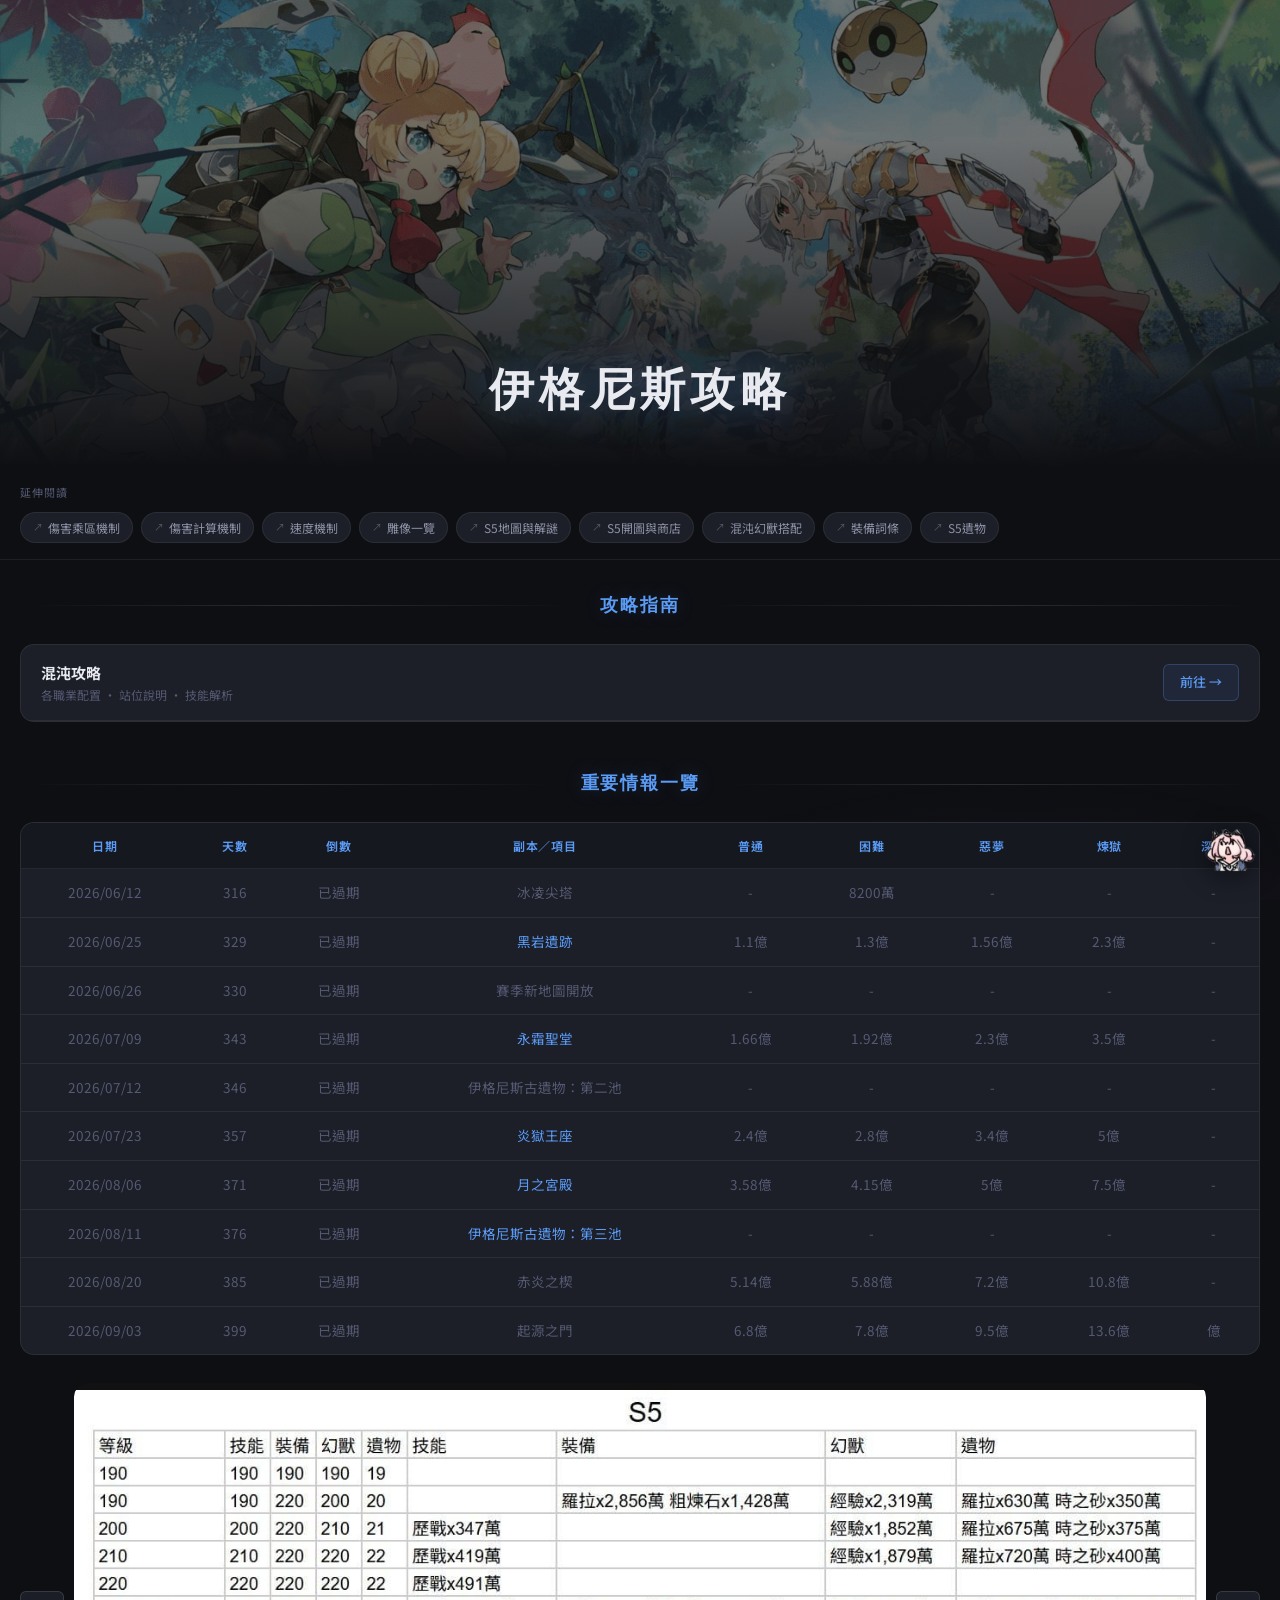
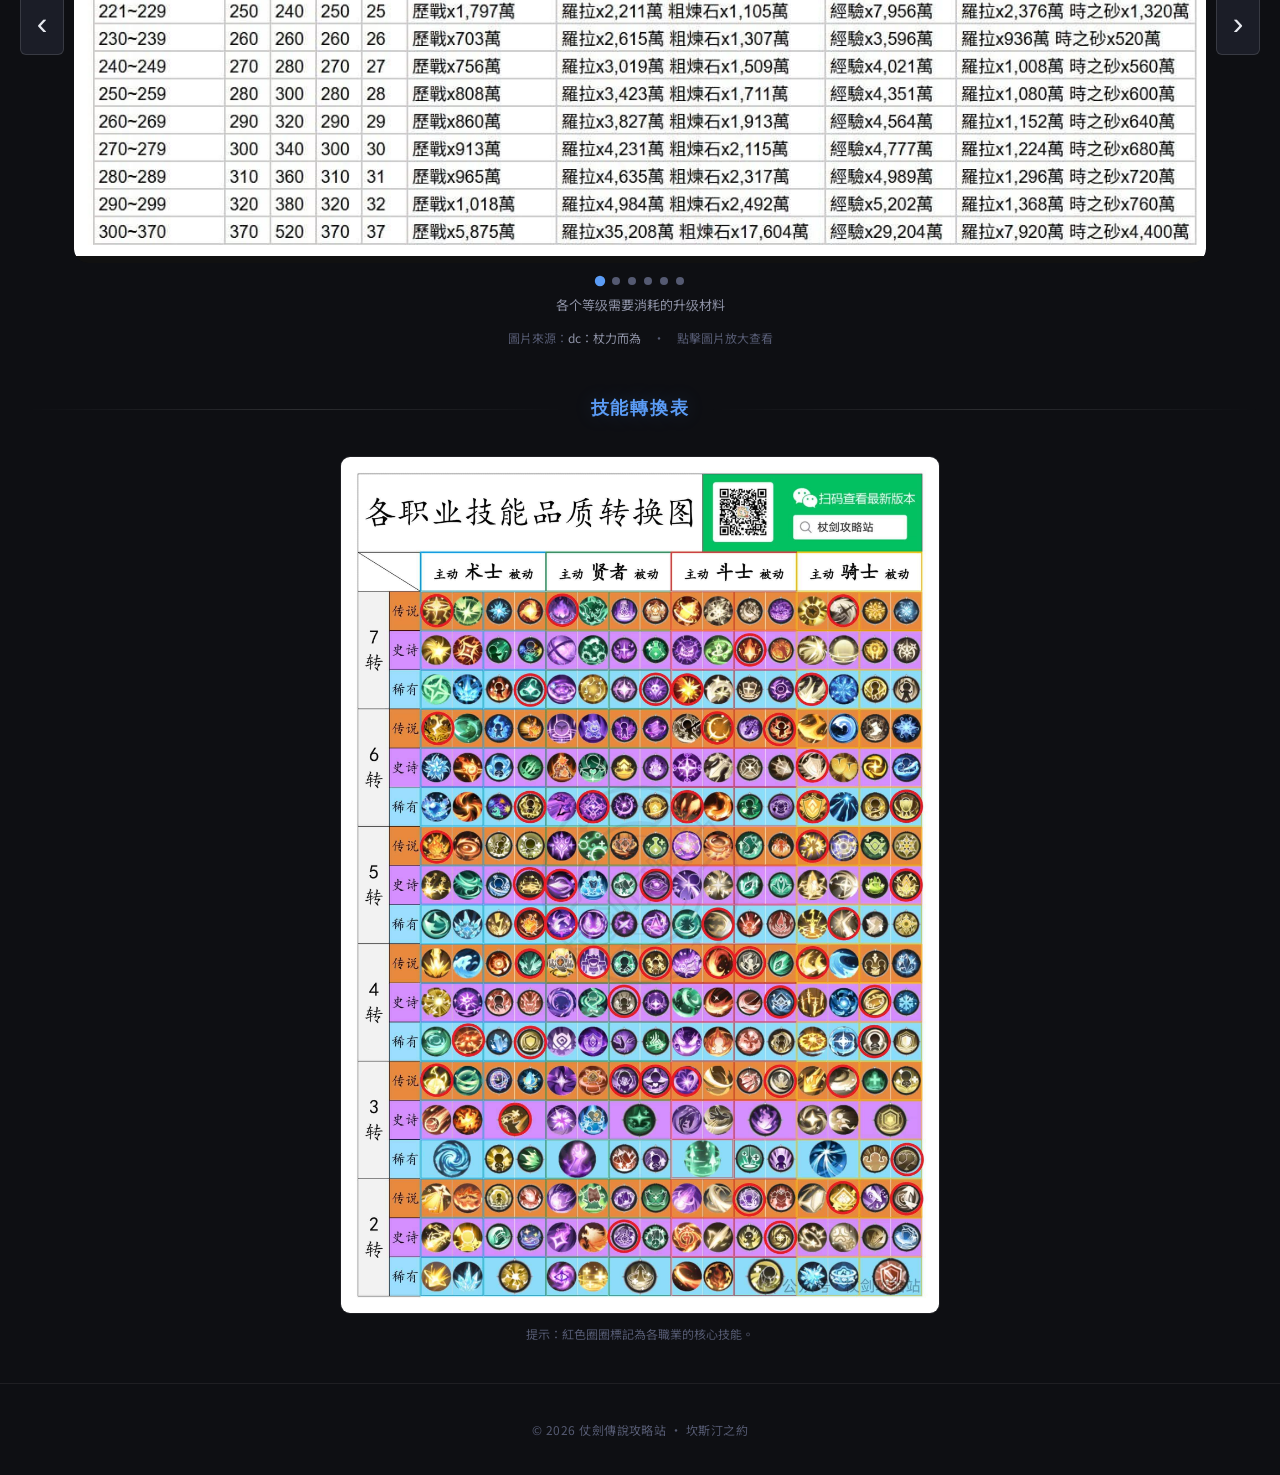
==== commit 3bd01ecc: "Update index.html" ====
--- a/index.html
+++ b/index.html
@@ -858,6 +858,12 @@
                   class="carousel-img"
                   onclick="openLightbox(4)"
                 />
+                <img
+                  src="pic/mowen.png"
+                  alt="圖6"
+                  class="carousel-img"
+                  onclick="openLightbox(5)"
+                />
               </div>
             </div>
             <button
@@ -873,6 +879,7 @@
             <span class="dot" onclick="carouselGoTo(2)"></span>
             <span class="dot" onclick="carouselGoTo(3)"></span>
             <span class="dot" onclick="carouselGoTo(4)"></span>
+            <span class="dot" onclick="carouselGoTo(5)"></span>
           </div>
           <p
             id="carouselDesc"
@@ -989,6 +996,7 @@
         "遺物总结",
         "S5賽季地圖小資訊, 冰跟火都一樣, 開放日期以6月9日進S5的算",
         "副本Boss的機制",
+        "S5 魔紋通合 彩0 彩10 精通值 角色等級 技能等級點到上限 VS 跟著角色等級 所獲得增傷% "
       ];
 
       function carouselGoTo(idx) {
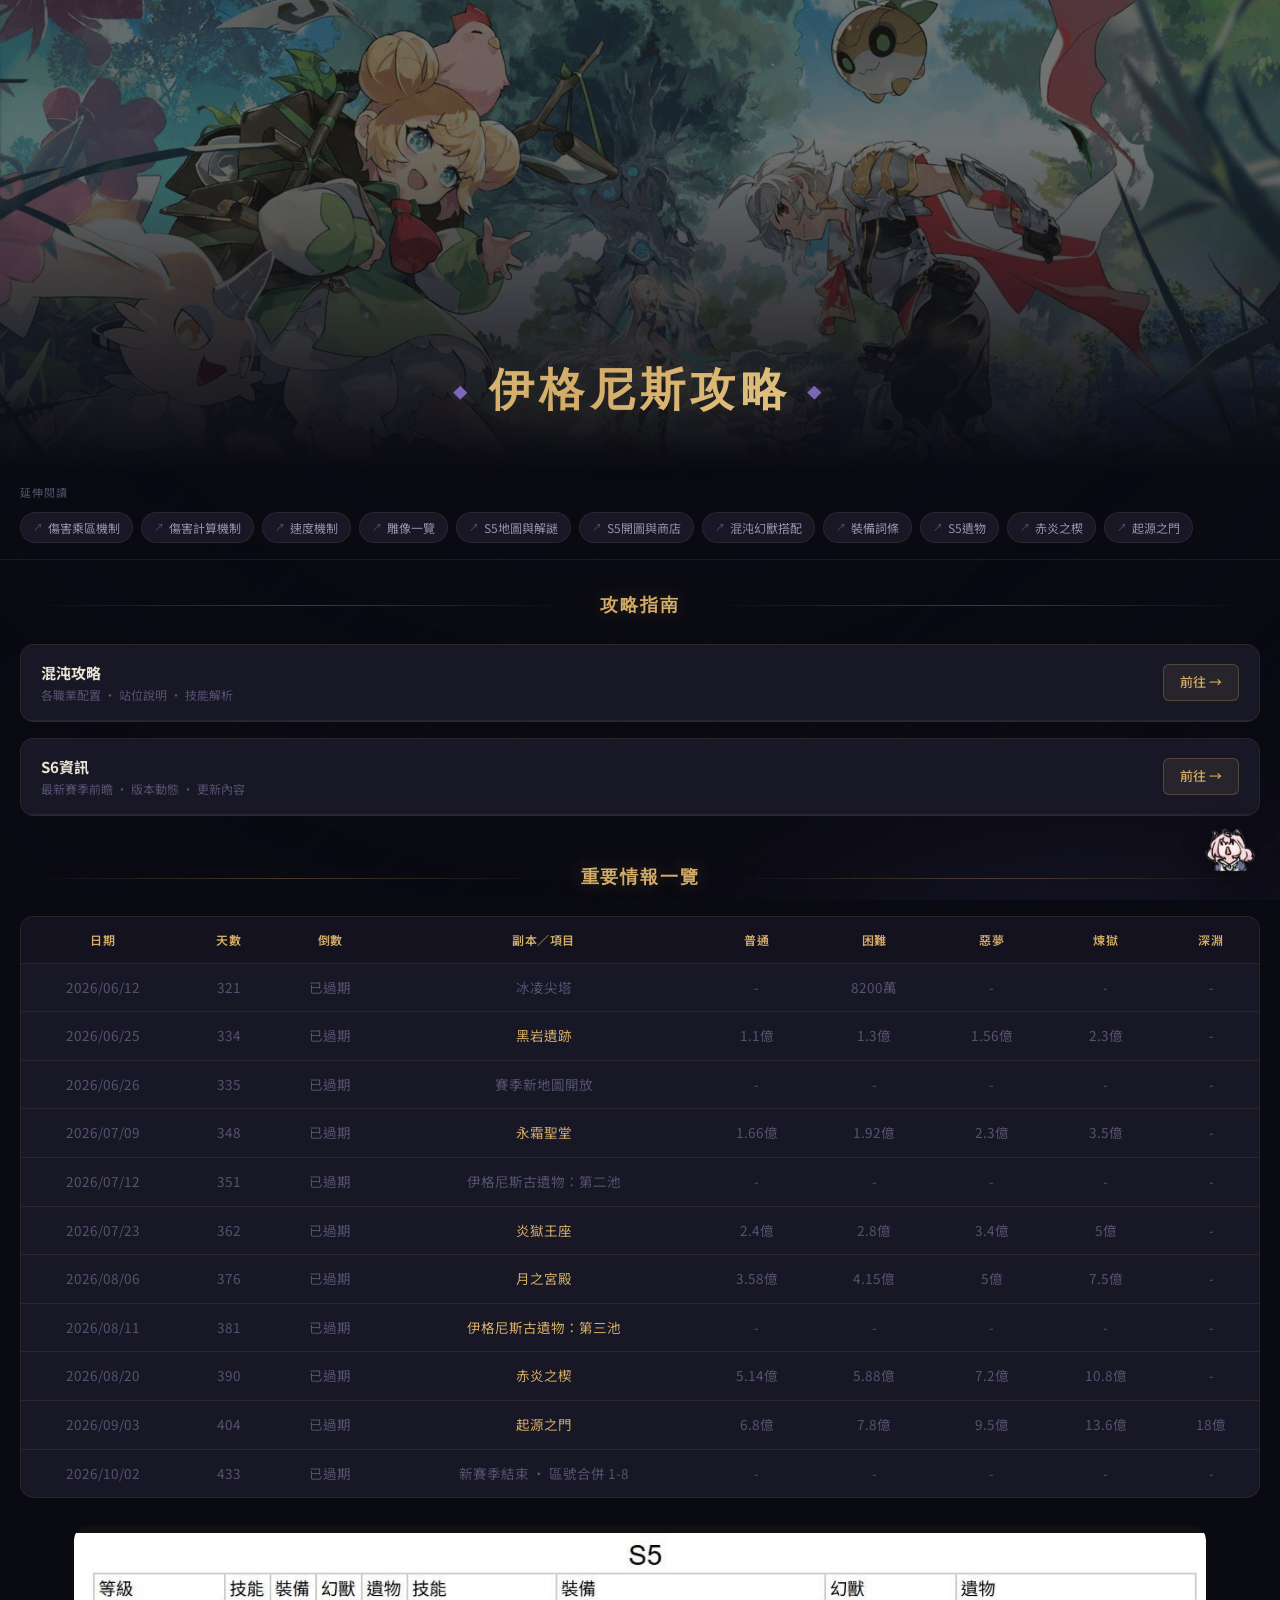
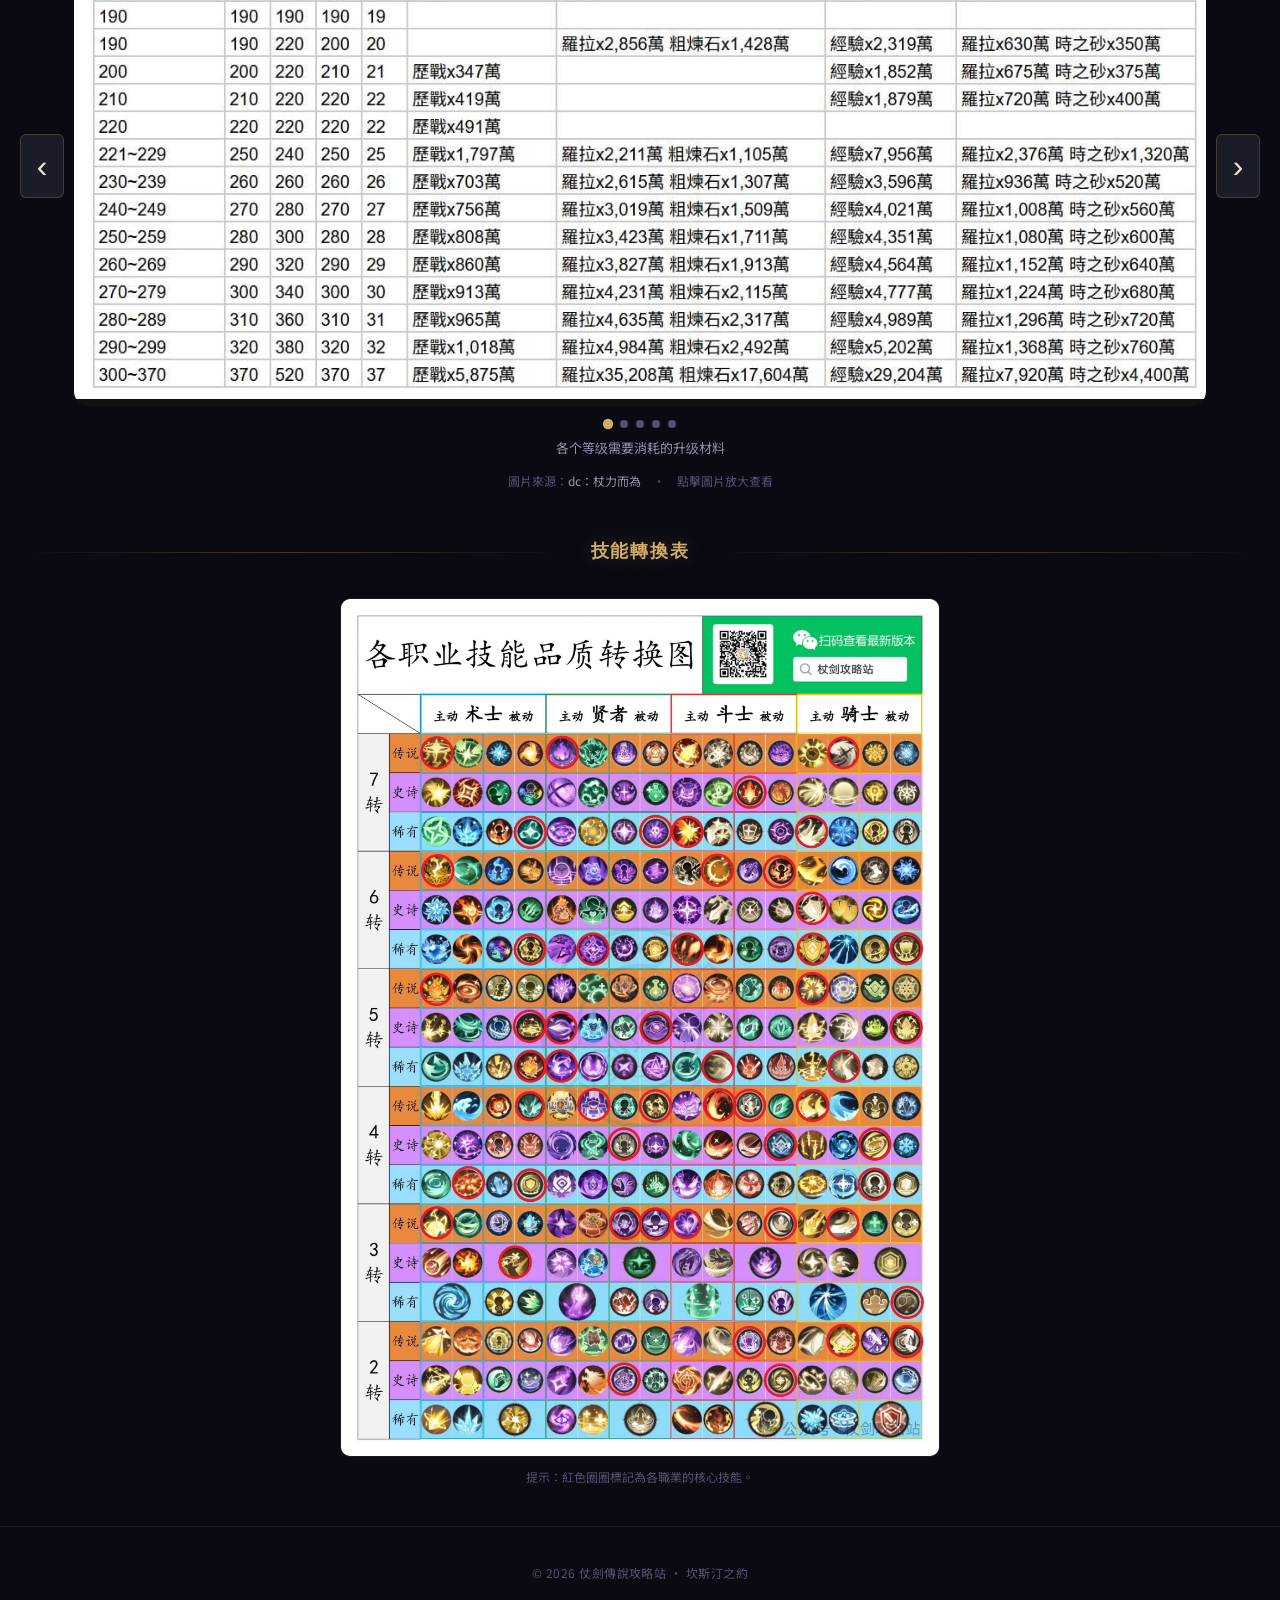
==== commit 7489e712: "Update index.html" ====
--- a/index.html
+++ b/index.html
@@ -12,18 +12,21 @@
     />
     <style>
       :root {
-        --bg-base: #0e0f13;
-        --bg-surface: #161820;
-        --bg-card: #1c1e28;
-        --bg-hover: #222434;
-        --border: rgba(255, 255, 255, 0.07);
-        --border-bright: rgba(255, 255, 255, 0.13);
-        --accent: #5b9cf6;
-        --accent-glow: rgba(91, 156, 246, 0.18);
-        --accent-dim: rgba(91, 156, 246, 0.08);
-        --text-primary: #e8eaf0;
-        --text-secondary: #8e92a6;
-        --text-muted: #555a72;
+        --bg-base: #0a0a13;
+        --bg-surface: #13121e;
+        --bg-card: #181726;
+        --bg-hover: #201e34;
+        --border: rgba(201, 168, 106, 0.1);
+        --border-bright: rgba(201, 168, 106, 0.24);
+        --accent: #d3ac67;
+        --accent-glow: rgba(211, 172, 103, 0.24);
+        --accent-dim: rgba(211, 172, 103, 0.09);
+        --accent-2: #9c81e6;
+        --accent-2-glow: rgba(156, 129, 230, 0.2);
+        --accent-2-dim: rgba(156, 129, 230, 0.08);
+        --text-primary: #ece4d3;
+        --text-secondary: #9791a8;
+        --text-muted: #565270;
         --radius-sm: 6px;
         --radius-md: 10px;
         --radius-lg: 14px;
@@ -49,14 +52,26 @@
         inset: 0;
         background-image:
           radial-gradient(
-            ellipse 80% 50% at 20% -10%,
-            rgba(91, 156, 246, 0.06) 0%,
-            transparent 60%
+            ellipse 70% 46% at 18% -8%,
+            rgba(211, 172, 103, 0.09) 0%,
+            transparent 58%
           ),
           radial-gradient(
-            ellipse 60% 40% at 80% 110%,
-            rgba(183, 140, 247, 0.05) 0%,
-            transparent 60%
+            ellipse 55% 38% at 84% 105%,
+            rgba(156, 129, 230, 0.08) 0%,
+            transparent 58%
+          ),
+          repeating-linear-gradient(
+            135deg,
+            rgba(211, 172, 103, 0.025) 0px,
+            rgba(211, 172, 103, 0.025) 1px,
+            transparent 1px,
+            transparent 68px
+          ),
+          radial-gradient(
+            circle at 50% 0%,
+            rgba(10, 10, 19, 0) 0%,
+            rgba(10, 10, 19, 0.5) 100%
           );
         pointer-events: none;
         z-index: 0;
@@ -95,8 +110,28 @@
         font-size: clamp(1.8rem, 4vw, 2.8rem);
         font-weight: 600;
         letter-spacing: 0.12em;
-        color: var(--text-primary);
-        text-shadow: 0 0 40px rgba(91, 156, 246, 0.4);
+        background: linear-gradient(
+          135deg,
+          #f0d9a4 0%,
+          var(--accent) 45%,
+          #e8c988 70%,
+          var(--accent) 100%
+        );
+        -webkit-background-clip: text;
+        background-clip: text;
+        color: transparent;
+        filter: drop-shadow(0 0 28px var(--accent-glow));
+      }
+      .hero-content h1::before,
+      .hero-content h1::after {
+        content: "◆";
+        display: inline-block;
+        font-size: 0.32em;
+        color: var(--accent-2);
+        vertical-align: middle;
+        margin: 0 16px;
+        opacity: 0.75;
+        filter: drop-shadow(0 0 6px var(--accent-2-glow));
       }
       .hero-content p {
         margin-top: 8px;
@@ -144,7 +179,7 @@
       }
       .menu-extra-links a:hover {
         color: var(--accent);
-        border-color: rgba(91, 156, 246, 0.35);
+        border-color: rgba(211, 172, 103, 0.35);
         background: var(--accent-dim);
       }
       .main-content {
@@ -169,7 +204,7 @@
         background: linear-gradient(
           90deg,
           transparent,
-          var(--border-bright),
+          rgba(211, 172, 103, 0.3),
           transparent
         );
       }
@@ -246,7 +281,7 @@
       .guide-card:hover {
         border-color: var(--border-bright);
         transform: translateY(-3px);
-        box-shadow: 0 8px 32px rgba(91, 156, 246, 0.08);
+        box-shadow: 0 8px 32px rgba(211, 172, 103, 0.08);
       }
       .guide-card-header {
         display: flex;
@@ -271,7 +306,7 @@
         padding: 7px 16px;
         border-radius: var(--radius-sm);
         background: var(--accent-dim);
-        border: 1px solid rgba(91, 156, 246, 0.25);
+        border: 1px solid rgba(211, 172, 103, 0.25);
         color: var(--accent);
         font-size: 13px;
         font-weight: 500;
@@ -280,8 +315,8 @@
         white-space: nowrap;
       }
       .guide-card-link:hover {
-        background: rgba(91, 156, 246, 0.15);
-        border-color: rgba(91, 156, 246, 0.5);
+        background: rgba(211, 172, 103, 0.15);
+        border-color: rgba(211, 172, 103, 0.5);
       }
       .skill-img-wrap {
         text-align: center;
@@ -621,6 +656,16 @@
           target="_blank"
           >S5遺物</a
         >
+        <a
+          href="https://mp.weixin.qq.com/s/q6l489Kp1DIs_kOMMkC3fQ"
+          target="_blank"
+          >赤炎之楔</a
+        >
+        <a
+          href="https://mp.weixin.qq.com/s/ZKPEMyHGHPuuCCK9phAAxg"
+          target="_blank"
+          >起源之門</a
+        >
       </div>
     </div>
 
@@ -641,6 +686,17 @@
                 </div>
               </div>
               <a href="hundun.html" class="guide-card-link">前往 →</a>
+            </div>
+          </div>
+          <div class="guide-card">
+            <div class="guide-card-header">
+              <div>
+                <div class="guide-card-title">S6資訊</div>
+                <div class="guide-card-desc">
+                  最新賽季前瞻 · 版本動態 · 更新內容
+                </div>
+              </div>
+              <a href="s6.html" class="guide-card-link">前往 →</a>
             </div>
           </div>
         </div>
@@ -670,7 +726,7 @@
             <tbody>
               <tr>
                 <td class="date-cell">2026/06/12</td>
-                <td>316</td>
+                <td>321</td>
                 <td class="countdown"></td>
                 <td>冰凌尖塔</td>
                 <td>-</td>
@@ -681,7 +737,7 @@
               </tr>
               <tr>
                 <td class="date-cell">2026/06/25</td>
-                <td>329</td>
+                <td>334</td>
                 <td class="countdown"></td>
                 <td>
                   <a
@@ -699,7 +755,7 @@
               </tr>
               <tr>
                 <td class="date-cell">2026/06/26</td>
-                <td>330</td>
+                <td>335</td>
                 <td class="countdown"></td>
                 <td>賽季新地圖開放</td>
                 <td>-</td>
@@ -710,7 +766,7 @@
               </tr>
               <tr>
                 <td class="date-cell">2026/07/09</td>
-                <td>343</td>
+                <td>348</td>
                 <td class="countdown"></td>
                 <td>
                   <a
@@ -728,7 +784,7 @@
               </tr>
               <tr>
                 <td class="date-cell">2026/07/12</td>
-                <td>346</td>
+                <td>351</td>
                 <td class="countdown"></td>
                 <td>伊格尼斯古遺物：第二池</td>
                 <td>-</td>
@@ -739,7 +795,7 @@
               </tr>
               <tr>
                 <td class="date-cell">2026/07/23</td>
-                <td>357</td>
+                <td>362</td>
                 <td class="countdown"></td>
                 <td>
                   <a
@@ -757,7 +813,7 @@
               </tr>
               <tr>
                 <td class="date-cell">2026/08/06</td>
-                <td>371</td>
+                <td>376</td>
                 <td class="countdown"></td>
                 <td>
                   <a
@@ -775,7 +831,7 @@
               </tr>
               <tr>
                 <td class="date-cell">2026/08/11</td>
-                <td>376</td>
+                <td>381</td>
                 <td class="countdown"></td>
                 <td>
                   <a
@@ -793,9 +849,16 @@
               </tr>
               <tr>
                 <td class="date-cell">2026/08/20</td>
-                <td>385</td>
+                <td>390</td>
                 <td class="countdown"></td>
-                <td>赤炎之楔</td>
+                <td>
+                  <a
+                    href="https://mp.weixin.qq.com/s/q6l489Kp1DIs_kOMMkC3fQ"
+                    target="_blank"
+                    class="dungeon-link"
+                    >赤炎之楔</a
+                  >
+                </td>
                 <td>5.14億</td>
                 <td>5.88億</td>
                 <td>7.2億</td>
@@ -804,14 +867,32 @@
               </tr>
               <tr>
                 <td class="date-cell">2026/09/03</td>
-                <td>399</td>
+                <td>404</td>
                 <td class="countdown"></td>
-                <td>起源之門</td>
+                <td>
+                  <a
+                    href="https://mp.weixin.qq.com/s/ZKPEMyHGHPuuCCK9phAAxg"
+                    target="_blank"
+                    class="dungeon-link"
+                    >起源之門</a
+                  >
+                </td>
                 <td>6.8億</td>
                 <td>7.8億</td>
                 <td>9.5億</td>
                 <td>13.6億</td>
-                <td>億</td>
+                <td>18億</td>
+              </tr>
+              <tr>
+                <td class="date-cell">2026/10/02</td>
+                <td>433</td>
+                <td class="countdown"></td>
+                <td>新賽季結束 · 區號合併 1-8</td>
+                <td>-</td>
+                <td>-</td>
+                <td>-</td>
+                <td>-</td>
+                <td>-</td>
               </tr>
             </tbody>
           </table>
@@ -858,12 +939,6 @@
                   class="carousel-img"
                   onclick="openLightbox(4)"
                 />
-                <img
-                  src="pic/mowen.png"
-                  alt="圖6"
-                  class="carousel-img"
-                  onclick="openLightbox(5)"
-                />
               </div>
             </div>
             <button
@@ -879,7 +954,6 @@
             <span class="dot" onclick="carouselGoTo(2)"></span>
             <span class="dot" onclick="carouselGoTo(3)"></span>
             <span class="dot" onclick="carouselGoTo(4)"></span>
-            <span class="dot" onclick="carouselGoTo(5)"></span>
           </div>
           <p
             id="carouselDesc"
@@ -996,7 +1070,6 @@
         "遺物总结",
         "S5賽季地圖小資訊, 冰跟火都一樣, 開放日期以6月9日進S5的算",
         "副本Boss的機制",
-        "S5 魔紋通合 彩0 彩10 精通值 角色等級 技能等級點到上限 VS 跟著角色等級 所獲得增傷% "
       ];
 
       function carouselGoTo(idx) {
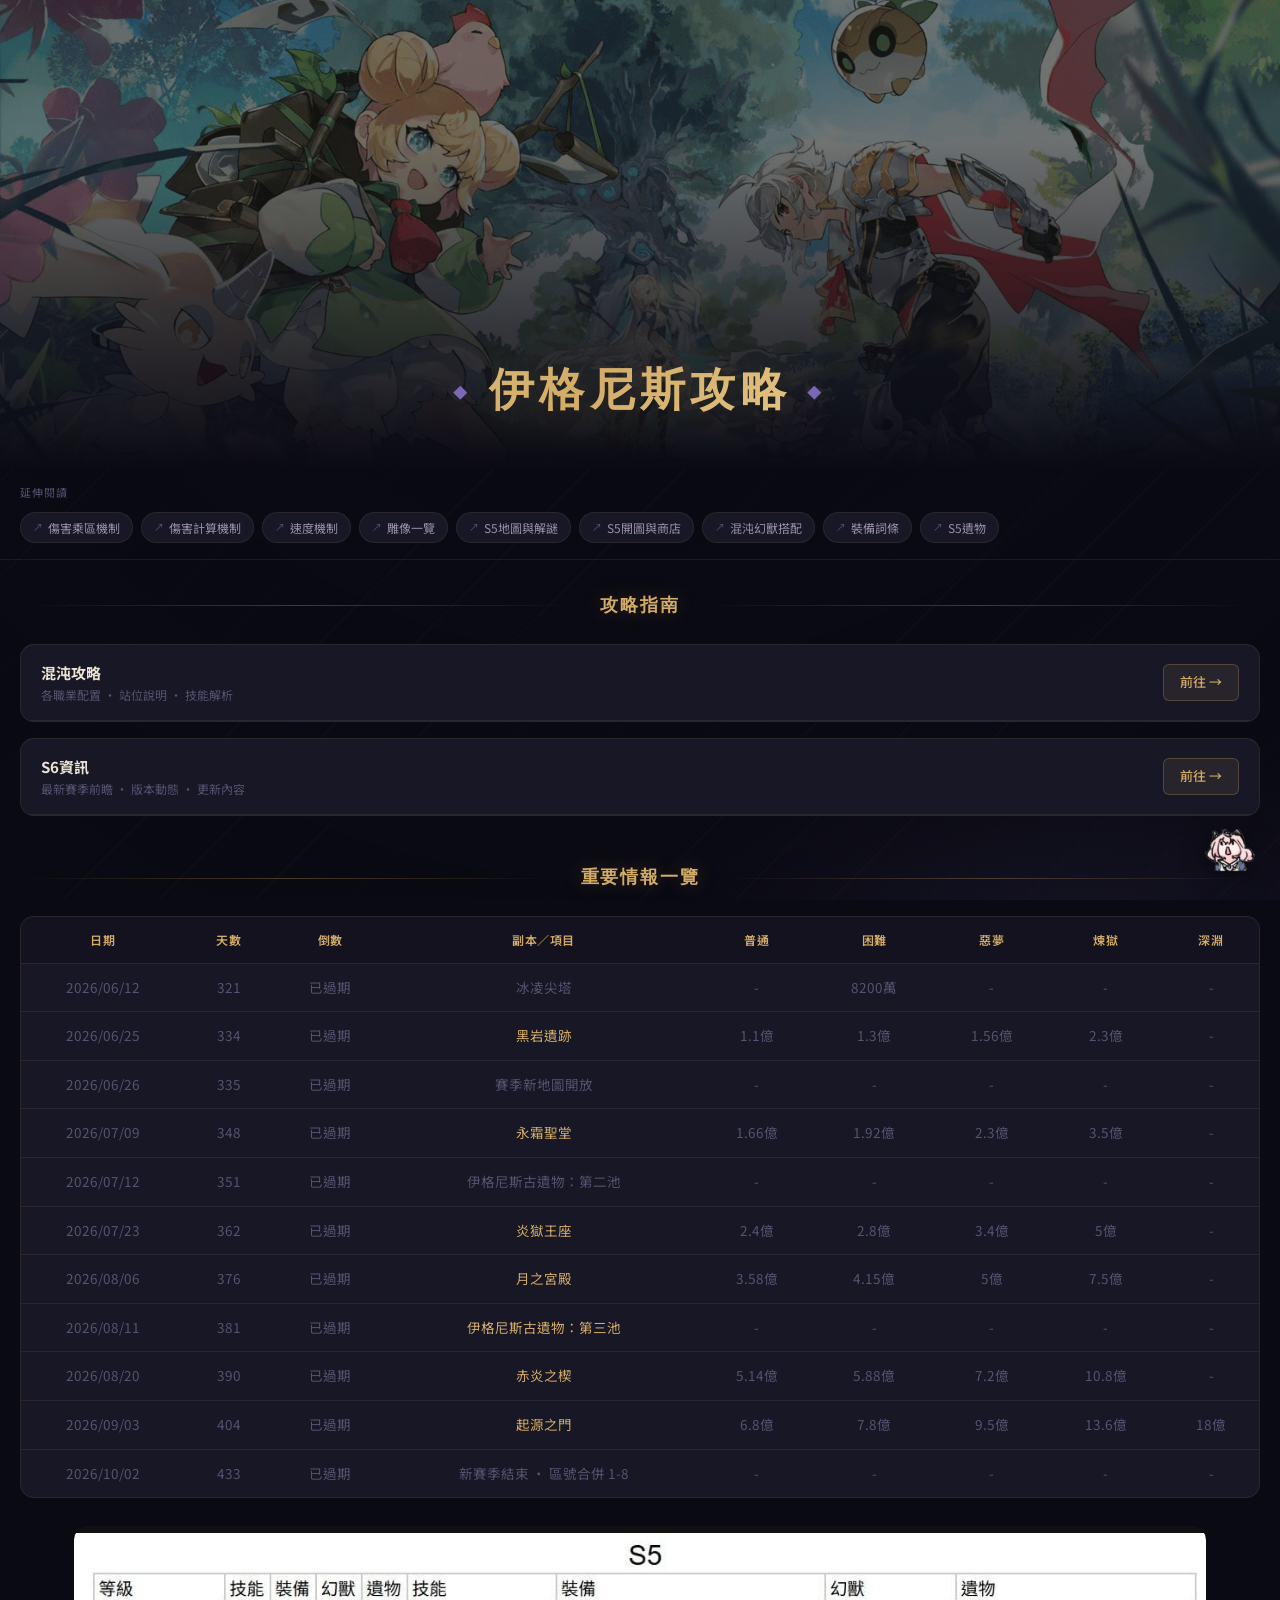
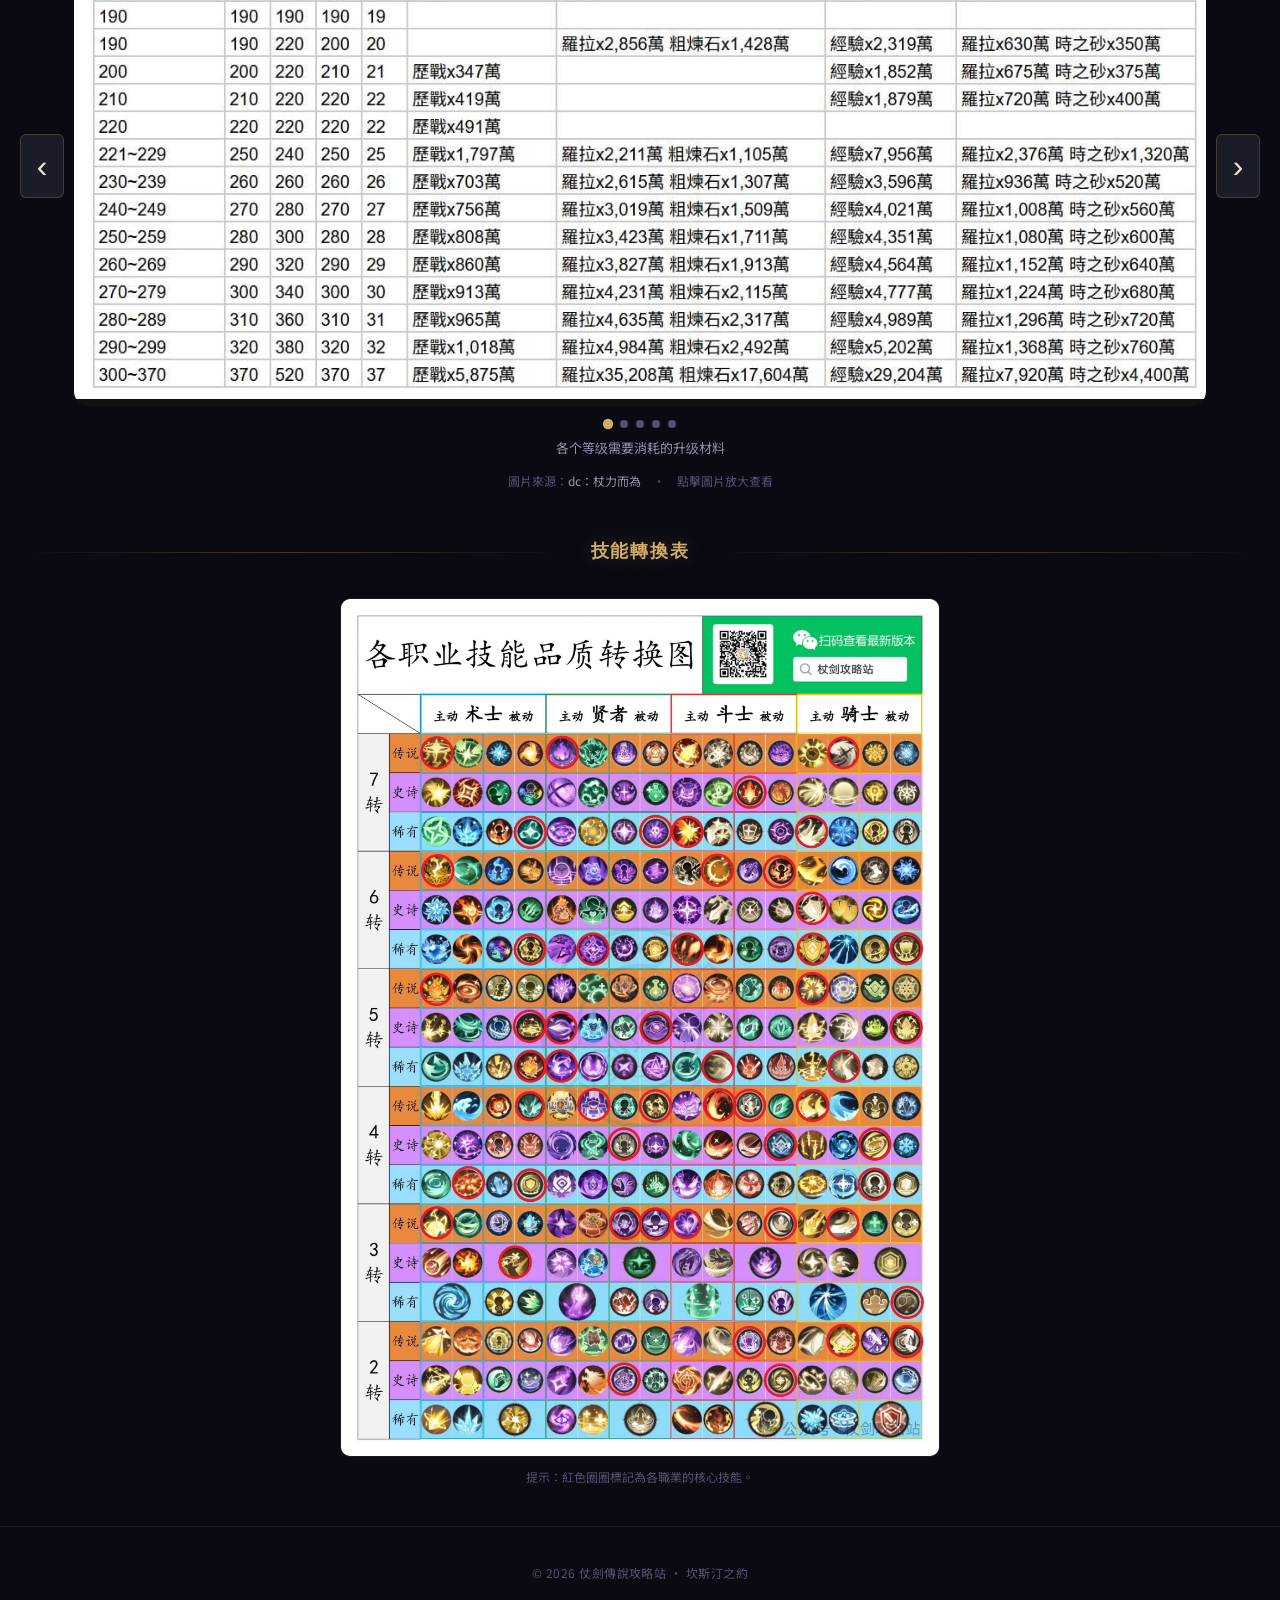
==== commit f7fc0e84: "Update index.html" ====
--- a/index.html
+++ b/index.html
@@ -655,16 +655,6 @@
           href="https://www.taptap.cn/moment/799920008539931520"
           target="_blank"
           >S5遺物</a
-        >
-        <a
-          href="https://mp.weixin.qq.com/s/q6l489Kp1DIs_kOMMkC3fQ"
-          target="_blank"
-          >赤炎之楔</a
-        >
-        <a
-          href="https://mp.weixin.qq.com/s/ZKPEMyHGHPuuCCK9phAAxg"
-          target="_blank"
-          >起源之門</a
         >
       </div>
     </div>
